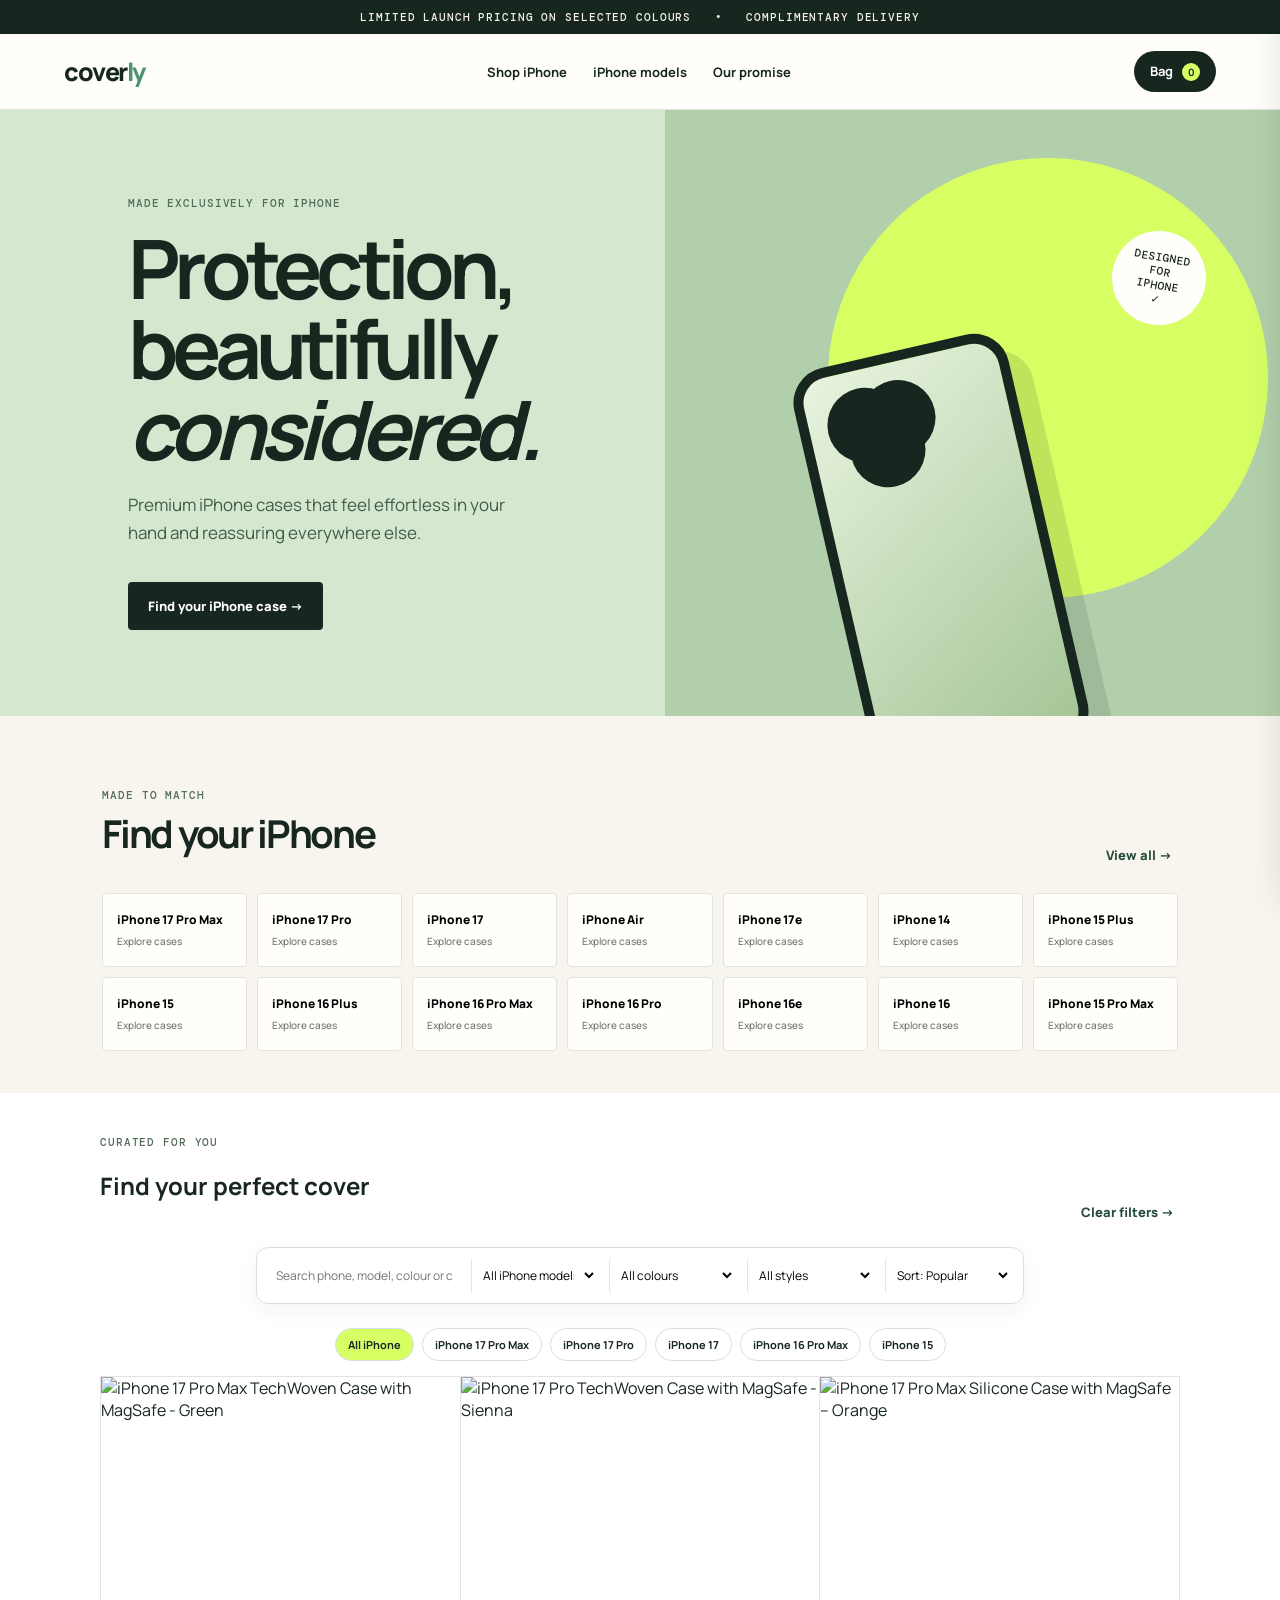
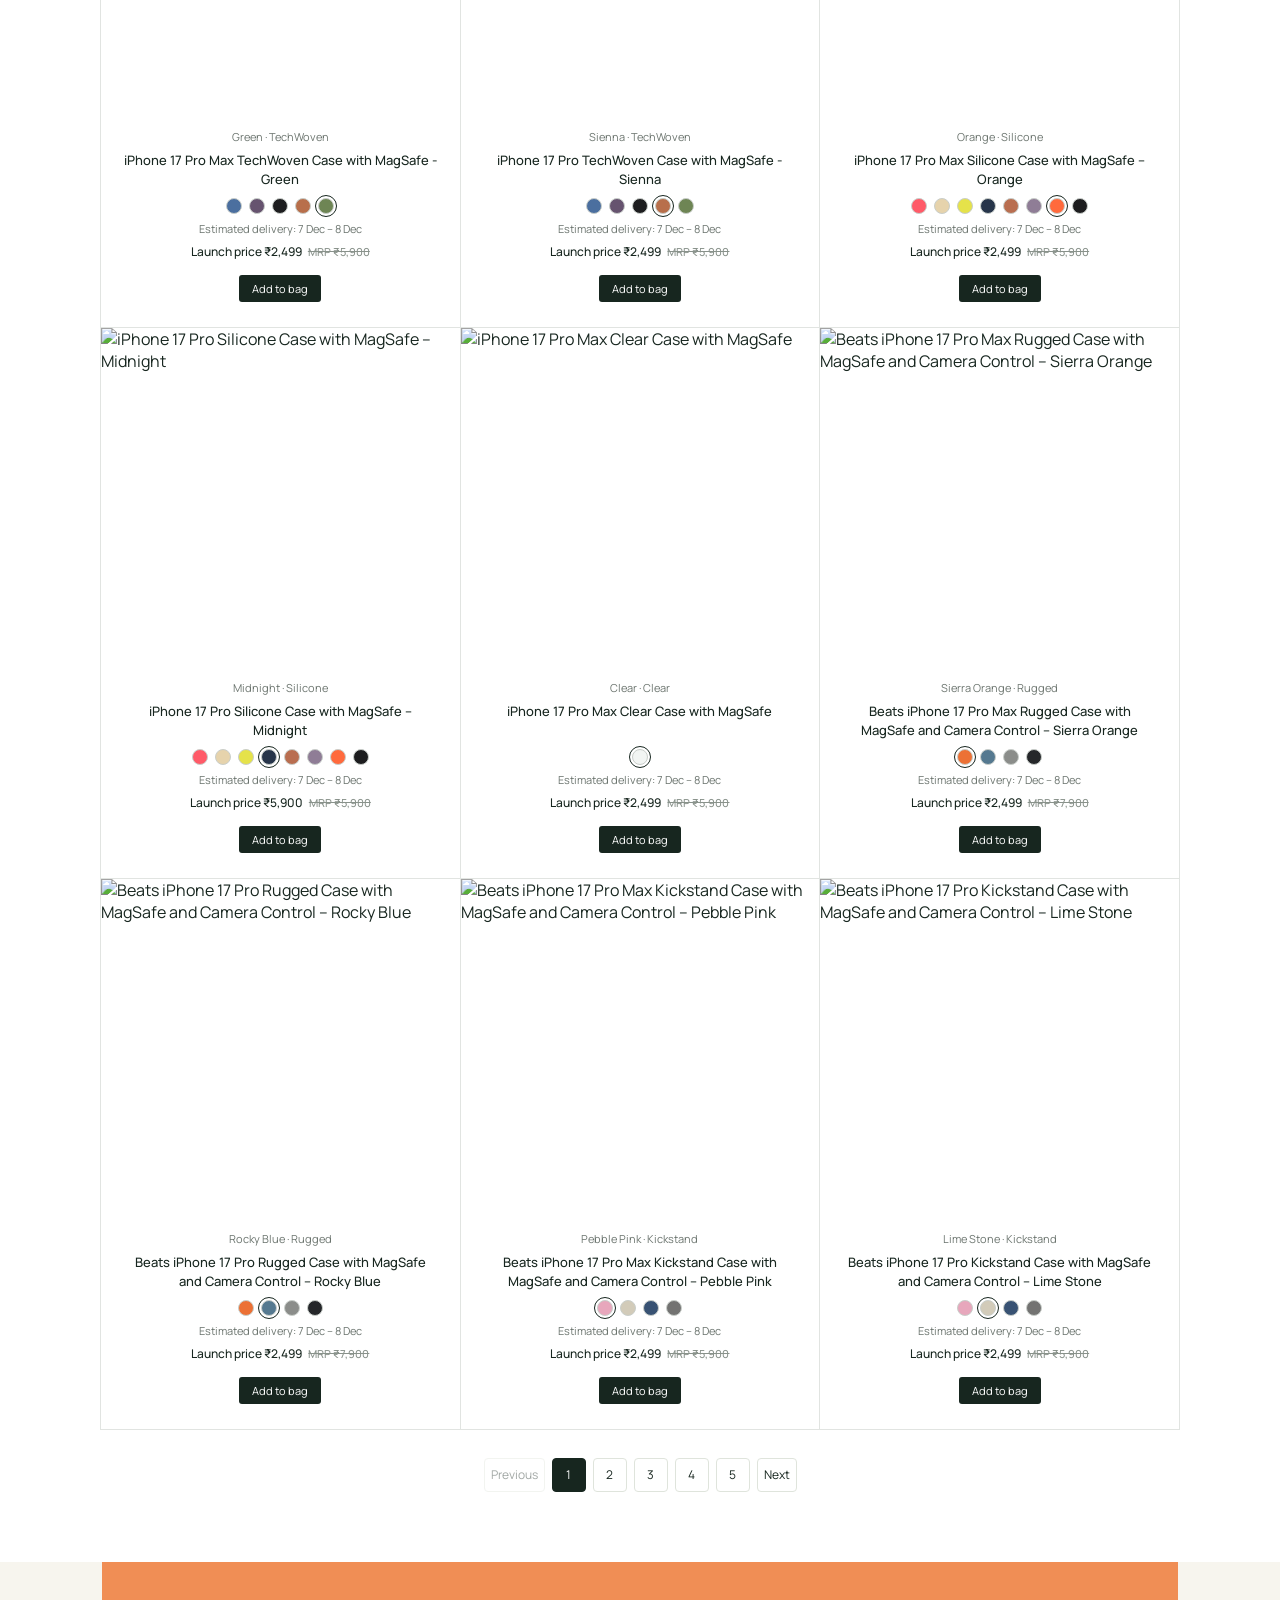
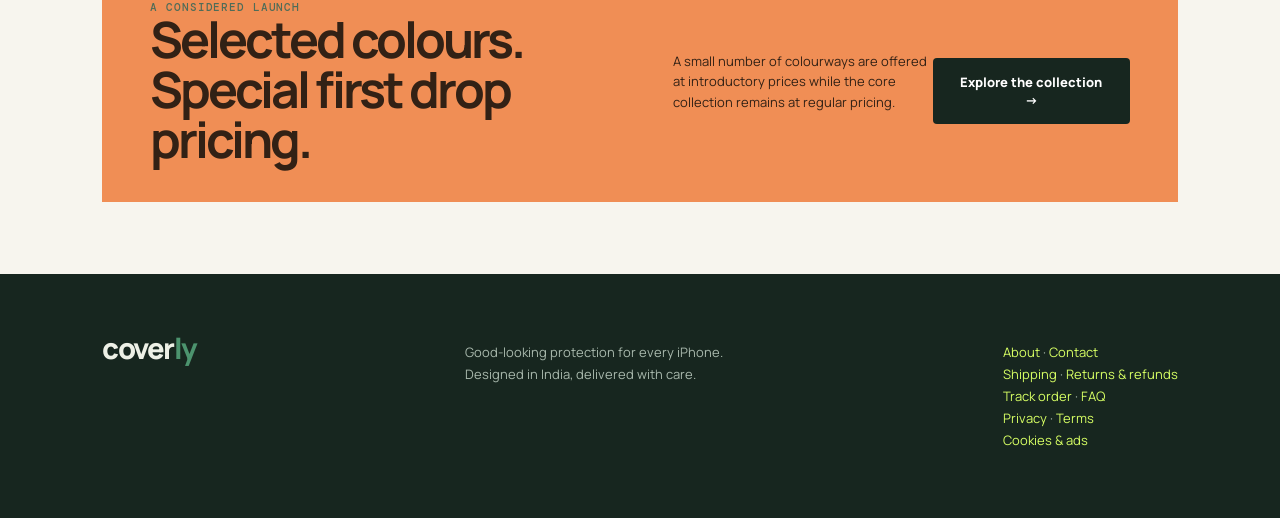
==== coverly-store/index.html @ 453ff90e "update" ====
<!doctype html>
<html lang="en">
<head>
  <meta charset="UTF-8" />
  <meta name="viewport" content="width=device-width, initial-scale=1.0" />
  <title>Coverly — Premium phone cases</title>
  <link rel="preconnect" href="https://fonts.googleapis.com">
  <link rel="preconnect" href="https://fonts.gstatic.com" crossorigin>
  <link href="https://fonts.googleapis.com/css2?family=DM+Mono:wght@400;500&family=Manrope:wght@400;500;600;700;800&display=swap" rel="stylesheet">
  <style>
    :root{--ink:#17261f;--pine:#244b3b;--lime:#d7ff64;--cream:#f7f5ee;--paper:#fffefa;--muted:#6c756f;--line:#dfe4dc;--orange:#f08e55}*{box-sizing:border-box}body{margin:0;background:var(--cream);color:var(--ink);font-family:Manrope,Arial,sans-serif}button,input,select{font:inherit}button{cursor:pointer;border:0}.bar{background:var(--ink);color:#f5f2e7;font:500 11px 'DM Mono';letter-spacing:.08em;text-align:center;padding:10px}.nav{height:76px;display:flex;align-items:center;justify-content:space-between;padding:0 max(24px,5vw);background:var(--paper);border-bottom:1px solid var(--line);position:sticky;top:0;z-index:10}.logo{font-size:25px;font-weight:800;letter-spacing:-1.5px}.logo i{color:#4c936e;font-style:normal}.links{display:flex;gap:26px;align-items:center}.links a{font-size:13px;font-weight:700;text-decoration:none;color:var(--ink)}.cart-btn{background:var(--ink);color:white;border-radius:30px;padding:11px 16px;font-size:13px;font-weight:700}.cart-btn span{background:var(--lime);color:var(--ink);display:inline-grid;place-items:center;border-radius:50%;width:18px;height:18px;font-size:10px;margin-left:6px}.hero{min-height:500px;background:#d5e8cf;display:grid;grid-template-columns:1fr 1fr;overflow:hidden}.hero-copy{padding:86px max(24px,10vw)}.eyebrow{font:500 11px 'DM Mono';letter-spacing:.08em;color:#4f6c58;text-transform:uppercase}.hero h1{font-size:clamp(45px,6.4vw,82px);line-height:.98;letter-spacing:-.07em;margin:18px 0 22px;max-width:610px}.hero p{font-size:17px;line-height:1.65;max-width:430px;color:#415b4a}.cta{background:var(--ink);color:white;border-radius:4px;padding:15px 20px;font-weight:800;font-size:13px;margin-top:18px}.cta:hover{background:#365f4c}.hero-art{position:relative;min-height:360px;background:#b2cfab;overflow:hidden}.circle{width:440px;height:440px;border-radius:50%;background:var(--lime);position:absolute;right:2%;top:8%}.phone{width:220px;height:422px;border:10px solid #17261f;border-radius:36px;background:linear-gradient(145deg,#e9f4df,#a3c495);position:absolute;bottom:-52px;left:27%;transform:rotate(-13deg);box-shadow:20px 22px 0 rgba(23,38,31,.12)}.phone:before{content:"";position:absolute;width:75px;height:75px;border-radius:50%;background:#17261f;top:18px;left:18px;box-shadow:34px 0 #17261f,17px 29px #17261f}.tag{position:absolute;right:12%;top:20%;font:500 11px 'DM Mono';background:var(--paper);padding:13px;border-radius:50%;width:94px;height:94px;display:grid;place-items:center;text-align:center;transform:rotate(10deg)}.section{padding:72px max(24px,8vw)}.section-head{display:flex;align-items:end;justify-content:space-between;margin-bottom:28px}.section h2{font-size:clamp(26px,3vw,40px);letter-spacing:-.06em;margin:5px 0}.all{background:none;color:var(--pine);font-weight:800;font-size:13px}.brands{display:grid;grid-template-columns:repeat(7,1fr);gap:10px}.brand{background:var(--paper);border:1px solid var(--line);border-radius:4px;min-height:92px;padding:14px;text-align:left;font-weight:800}.brand small{display:block;color:var(--muted);font-weight:500;margin-top:9px}.brand:hover,.brand.active{background:var(--ink);color:white}.brand.active small,.brand:hover small{color:#bdd1c0}.shop{background:var(--paper);padding:72px max(24px,8vw)}.toolbar{display:flex;gap:12px;align-items:center;margin-bottom:25px}.search{flex:1;position:relative}.search input,.toolbar select{border:1px solid var(--line);background:white;border-radius:4px;padding:13px 14px;font-size:13px;width:100%;outline:none}.filters{display:flex;gap:8px}.filters button{background:#eef1ea;border-radius:22px;padding:11px 14px;font-size:12px;font-weight:700;color:var(--ink)}.filters button.active{background:var(--lime)}.products{display:grid;grid-template-columns:repeat(4,1fr);gap:20px}.product{position:relative}.image{height:250px;border:1px dashed #b6c1b6;border-radius:5px;overflow:hidden;position:relative;display:grid;place-items:center;background:#f2f4ef}.photo-placeholder{text-align:center;color:#68736a;font:500 11px 'DM Mono';letter-spacing:.04em;line-height:1.8}.photo-placeholder strong{display:block;font:800 13px Manrope;color:#48534a;letter-spacing:0}.pill{position:absolute;top:12px;left:12px;background:var(--lime);padding:5px 8px;border-radius:12px;font:500 10px 'DM Mono'}.info{padding:14px 1px}.info small{color:var(--muted);font-size:11px}.name{display:block;font-size:14px;font-weight:800;margin:5px 0}.price{font-size:14px;font-weight:800}.old{color:#89928b;text-decoration:line-through;font-size:12px;margin-left:6px;font-weight:500}.add{position:absolute;right:0;bottom:13px;background:var(--ink);color:white;border-radius:50%;width:33px;height:33px;font-size:20px;line-height:20px}.promo{margin:0 max(24px,8vw);padding:38px 48px;background:var(--orange);color:#322115;display:flex;justify-content:space-between;align-items:center}.promo h2{font-size:clamp(28px,4vw,50px);letter-spacing:-.06em;line-height:1;margin:0}.promo p{font-size:13px;max-width:260px;line-height:1.6}.footer{background:var(--ink);color:#edf0e6;padding:54px max(24px,8vw);margin-top:72px;display:flex;justify-content:space-between}.footer .logo{font-size:29px}.footer p{color:#a8b8ac;font-size:13px;max-width:270px;line-height:1.7}.cart-panel{position:fixed;z-index:20;right:0;top:0;width:min(410px,100%);height:100vh;background:var(--paper);box-shadow:-10px 0 40px #17261f33;transform:translateX(105%);transition:.25s;padding:24px;display:flex;flex-direction:column}.cart-panel.open{transform:translateX(0)}.cart-title{display:flex;justify-content:space-between;align-items:center;font-size:22px;font-weight:800}.close{background:none;font-size:25px}.items{flex:1;overflow:auto;margin:22px 0}.cart-item{display:flex;gap:12px;padding:12px 0;border-bottom:1px solid var(--line)}.thumb{width:52px;height:70px;border-radius:4px;background:#f2f4ef;border:1px dashed #b6c1b6}.cart-item b{font-size:13px;display:block}.cart-item small{font-size:11px;color:var(--muted)}.qty{margin-top:8px;display:flex;gap:8px;align-items:center;font-size:12px}.qty button{width:22px;height:22px;border-radius:50%;background:#edf1ea}.summary{border-top:1px solid var(--line);padding-top:18px}.summary div{display:flex;justify-content:space-between;margin:9px 0;font-size:13px}.checkout{width:100%;background:var(--lime);color:var(--ink);padding:15px;border-radius:4px;font-weight:800;margin-top:12px}.empty{text-align:center;color:var(--muted);padding:80px 0}.modal{display:none;position:fixed;inset:0;background:#17261f88;z-index:30;align-items:center;justify-content:center;padding:20px}.modal.show{display:flex}.dialog{background:var(--paper);max-width:490px;width:100%;padding:30px;border-radius:7px;text-align:center}.dialog h2{letter-spacing:-.05em}.dialog input{width:100%;padding:12px;margin:5px 0;border:1px solid var(--line);border-radius:4px}.upi-box{border:1px solid var(--line);padding:15px;margin:16px 0;background:#fbfcf9}.upi-box img{width:158px;height:158px;display:block;margin:12px auto}.cod-off{font-size:12px;color:#9a4e29;background:#fff1e8;padding:10px;border-radius:4px}.success{display:none}.success.show{display:block}.checkout-form.hidden{display:none}@media(max-width:760px){.links{display:none}.hero{grid-template-columns:1fr}.hero-copy{padding:58px 24px}.hero-art{min-height:280px}.circle{width:330px;height:330px;right:-25px}.phone{left:25%;transform:scale(.8) rotate(-13deg);transform-origin:bottom}.section,.shop{padding:50px 24px}.brands{grid-template-columns:repeat(2,1fr)}.products{grid-template-columns:repeat(2,1fr);gap:14px}.image{height:190px}.toolbar{flex-wrap:wrap}.search{flex-basis:100%}.filters{overflow:auto;width:100%}.promo{margin:0 24px;padding:30px 25px;display:block}.footer{margin-top:50px;display:block}.footer p{margin-top:20px}.tag{right:5%;top:13%}}
  .field-label{display:block;text-align:left;font-size:11px;font-weight:800;margin:12px 0 3px}.checkout-error{display:none;text-align:left;background:#fff1e8;color:#9a4e29;padding:10px;border-radius:4px;font-size:12px;margin:10px 0}.payment-step{display:none}.payment-step.show{display:block}.payment-methods{display:grid;grid-template-columns:1fr 1fr;gap:9px;margin:15px 0}.payment-method{border:1px solid var(--line);padding:13px;background:white;border-radius:4px;text-align:left;font-size:12px;font-weight:800}.payment-method.active{border-color:var(--ink);background:#f2f6ee}.payment-method small{display:block;color:var(--muted);font-weight:500;margin-top:3px}.secure-note{font-size:11px;color:var(--muted);line-height:1.55}
  /* Refined catalogue layout */
 .shop{background:#fff;padding:42px max(24px,6vw) 70px}.shop .section-head{max-width:1080px;margin:0 auto 25px}.toolbar{position:sticky;top:76px;z-index:8;max-width:768px;margin:0 auto 24px;padding:9px 12px;background:rgba(255,255,255,.96);border:1px solid #d9dde1;border-radius:12px;box-shadow:0 7px 20px rgba(20,30,24,.05)}.search{min-width:190px}.search input,.toolbar select{border:0;background:transparent;padding:9px 7px;font-size:12px}.toolbar select{border-left:1px solid #e4e6e4;max-width:145px}.filters{max-width:1080px;margin:0 auto 15px;justify-content:center}.filters button{background:#fff;border:1px solid #d9dde1;padding:8px 12px;font-size:11px}.products{max-width:1080px;margin:0 auto;grid-template-columns:repeat(3,1fr);gap:0;border-top:1px solid #e1e4e1;border-left:1px solid #e1e4e1}.product{min-height:500px;border-right:1px solid #e1e4e1;border-bottom:1px solid #e1e4e1}.image{height:350px;border:0;border-radius:0;background:#fff}.pill{top:auto;bottom:12px;left:50%;transform:translateX(-50%);background:transparent;color:#bd5c24;padding:0;font-size:10px}.photo-placeholder{color:#a1aaa2}.photo-placeholder strong{color:#69746b;font-size:12px}.info{padding:2px 22px 25px;text-align:center;min-height:150px}.info small{display:block;margin:0 auto 7px}.name{font-size:13px;font-weight:500;line-height:1.45;min-height:38px;margin:3px auto 6px}.colour-swatches{display:flex;justify-content:center;gap:7px;margin:9px auto 4px}.swatch{width:16px;height:16px;border-radius:50%;border:1px solid #c9ceca;box-shadow:0 0 0 2px #fff;cursor:pointer;padding:0}.swatch.active{outline:1px solid #17261f;outline-offset:2px}.price{display:block;font-size:12px;font-weight:500}.old{font-size:11px;margin-left:4px}.add{position:static;display:block;margin:15px auto 0;width:auto;height:auto;padding:8px 13px;background:#17261f;border-radius:3px;font-size:11px;line-height:1;color:white}.section#models{padding-bottom:42px}.brands{grid-template-columns:repeat(7,1fr)}.brand{min-height:74px;font-size:12px}.brand small{font-size:10px;margin-top:6px}@media(max-width:760px){.toolbar{top:70px;display:grid;grid-template-columns:1fr 1fr}.search{grid-column:1/-1}.toolbar select{border-left:0;border-top:1px solid #e4e6e4;max-width:none}.products{grid-template-columns:repeat(2,1fr)}.product{min-height:390px}.image{height:245px}.info{padding:2px 10px 18px;min-height:140px}.name{font-size:12px}.brands{grid-template-columns:repeat(2,1fr)}}
  .footer a{color:#d7ff64;text-decoration:none}.footer a:hover{text-decoration:underline}
  .cover-photo{width:100%;height:100%;object-fit:contain;display:block}
  .payment-method[disabled]{opacity:.62;cursor:not-allowed;background:#f5f5f2}.payment-method[disabled] small{color:#a35c38}.selection-note{font-size:12px;color:var(--muted);line-height:1.6;margin:14px 0}
  .premium-checkout{align-items:stretch;justify-content:center;background:rgba(23,38,31,.68);backdrop-filter:blur(8px);padding:18px}.premium-shell{background:#fbfcf9;width:min(980px,100%);max-height:calc(100vh - 36px);overflow:auto;border-radius:10px;box-shadow:0 24px 80px rgba(0,0,0,.25)}.premium-top{display:flex;justify-content:space-between;align-items:flex-start;padding:30px 38px 18px;background:#fff;border-bottom:1px solid #e4e8e2}.premium-top h2{margin:6px 0 0;font-size:28px;letter-spacing:-.06em}.stepper{display:flex;gap:25px;padding:18px 38px;background:#fff;border-bottom:1px solid #e4e8e2}.step{font:500 11px 'DM Mono';color:#9aa39c}.step b{display:inline-grid;place-items:center;width:22px;height:22px;border-radius:50%;background:#e7ebe4;color:#566257;margin-right:7px}.step.active{color:var(--ink)}.step.active b{background:var(--lime);color:var(--ink)}.premium-grid{display:grid;grid-template-columns:310px 1fr;min-height:525px}.order-summary{padding:32px 28px;background:#f1f5ee;border-right:1px solid #e0e7de}.order-summary h3{font-size:21px;letter-spacing:-.05em;margin:10px 0 28px}.order-line{padding:13px 0;border-bottom:1px solid #dfe6dc;display:flex;justify-content:space-between;gap:12px;font-size:12px}.order-line small{color:var(--muted);display:block;margin-top:4px}.summary-total{display:flex;justify-content:space-between;padding-top:24px;font-size:14px}.summary-total strong{font-size:20px}.privacy-note{margin-top:32px;font-size:11px;line-height:1.7;color:#637066}.premium-pane{padding:34px 42px;max-width:580px}.pane-intro{font-size:17px;font-weight:800;letter-spacing:-.03em;margin:0 0 20px}.field-grid{display:grid;grid-template-columns:1fr 1fr;gap:0 14px}.premium-field{font-size:11px;font-weight:800;color:#48544c;margin:0 0 16px}.premium-field.full{grid-column:1/-1}.premium-field input{display:block;width:100%;margin-top:7px;border:1px solid #d8dfd6;background:#fff;border-radius:4px;padding:13px 12px;outline:0;font-size:13px}.premium-field input:focus{border-color:#597d63;box-shadow:0 0 0 3px #d9ebd6}.premium-continue{width:100%;display:flex;justify-content:space-between;align-items:center;border-radius:4px;padding:16px 18px;margin-top:20px}.payment-pane{display:none}.payment-pane.show{display:block}.back-link{background:none;color:var(--pine);font-size:12px;font-weight:800;padding:0 0 18px}.upi-card{display:flex;align-items:center;justify-content:space-between;gap:20px;background:#fff;border:1px solid #dfe7dc;border-radius:6px;padding:20px;margin-top:18px}.upi-card h3{font-size:20px;letter-spacing:-.04em;margin:7px 0}.upi-card p{font-size:12px;color:var(--muted);line-height:1.6}.upi-card img{width:160px;height:160px;background:#fff}.premium-checkout a{color:var(--pine)}@media(max-width:700px){.premium-shell{max-height:calc(100vh - 20px)}.premium-top{padding:24px 22px 16px}.stepper{padding:15px 22px}.premium-grid{display:block}.order-summary{border-right:0;border-bottom:1px solid #e0e7de;padding:22px}.order-summary h3{margin-bottom:15px}.privacy-note{margin-top:18px}.premium-pane{padding:26px 22px}.upi-card{display:block}.upi-card img{display:block;margin:18px auto 0}.field-grid{display:block}}
 .thumb{overflow:hidden;display:grid;place-items:center}.thumb img{width:100%;height:100%;object-fit:contain;display:block}.order-product{display:flex;align-items:center;gap:10px}.checkout-thumb{width:42px;height:54px;object-fit:contain;border:1px solid var(--line);border-radius:4px;background:#f2f4ef}
 .delivery-estimate{display:block;margin:7px 0;color:var(--muted);font-size:11px}.product-link{cursor:pointer}.product-link:hover{text-decoration:underline}.product-detail{max-width:650px;text-align:left}.product-detail h2{margin:8px 0}.detail-meta{color:var(--muted);line-height:1.7}.detail-image{height:220px;margin:15px 0;background:#f2f4ef;border:1px dashed #b6c1b6;display:grid;place-items:center;overflow:hidden}.detail-image img{width:100%;height:100%;object-fit:contain}.catalog-pagination{display:flex;justify-content:center;align-items:center;gap:7px;margin:28px auto 0}.catalog-pagination button{min-width:34px;height:34px;border:1px solid var(--line);background:white;border-radius:4px;color:var(--ink);font-size:12px}.catalog-pagination button.active{background:var(--ink);color:white;border-color:var(--ink)}.catalog-pagination button:disabled{opacity:.4;cursor:not-allowed}
 .detail-copy{border-top:1px solid var(--line);margin-top:18px;padding-top:18px}.detail-copy h3{font-size:16px;margin:0 0 7px}.detail-copy p{font-size:13px;line-height:1.65;color:#536059;margin:0}.detail-specs{display:grid;grid-template-columns:1fr 1fr;gap:8px;margin:16px 0 4px}.detail-specs span{font-size:11px;color:#536059;background:#f1f5ee;border-radius:4px;padding:9px}
 /* Mobile polish: keep the header, filters and two-column catalogue clear and touch-friendly. */
 @media(max-width:760px){body{overflow-x:hidden}.bar{padding:8px 14px;font-size:9px}.nav{height:64px;padding:0 16px}.logo{font-size:24px}.cart-btn{padding:10px 13px;font-size:12px}.hero-copy{padding:42px 20px 36px}.hero h1{font-size:44px;line-height:1.02;margin:12px 0 16px}.hero p{font-size:14px}.hero-art{min-height:230px}.section,.shop{padding:38px 16px}.section-head{align-items:flex-start;gap:18px;margin-bottom:20px}.section h2{font-size:30px;line-height:1.08}.all{font-size:12px;white-space:nowrap;margin-top:8px}.brands{gap:8px}.brand{min-height:82px;padding:13px 12px;font-size:12px;border-radius:10px}.brand small{font-size:10px}.shop .section-head{display:flex}.shop .section-head h2{max-width:220px}.toolbar{position:relative;top:auto;display:grid;grid-template-columns:1fr 1fr;gap:0;padding:7px 10px;margin-bottom:20px;border-radius:16px}.search{grid-column:1/-1;min-width:0}.search input{font-size:13px;padding:12px 8px}.toolbar select{font-size:12px;padding:13px 8px;min-width:0}.filters{display:none}.products{grid-template-columns:repeat(2,minmax(0,1fr));width:100%;}.product{min-height:410px}.image{height:220px}.info{padding:4px 8px 18px;min-height:175px}.name{font-size:12px;line-height:1.35;min-height:48px}.colour-swatches{gap:6px;flex-wrap:wrap;max-width:130px}.swatch{width:17px;height:17px}.delivery-estimate{font-size:10px;line-height:1.3;min-height:26px}.price{font-size:12px;line-height:1.5}.old{font-size:10px}.add{font-size:11px;padding:10px 12px;margin-top:12px}.pill{font-size:9px}.promo{margin:0 16px;padding:28px 22px;border-radius:12px}.footer{padding:42px 20px}.catalog-pagination{gap:5px}.catalog-pagination button{min-width:31px;height:31px}.cart-panel{padding:20px 16px}.cart-title{font-size:21px}}
 @media(max-width:700px){.premium-pane .premium-continue{position:sticky;bottom:10px;z-index:4;box-shadow:0 8px 22px rgba(23,38,31,.18)}.premium-pane{padding-bottom:16px}.payment-pane .premium-continue{margin-top:14px}}
 </style>
  <script src="cover-image-links.js" defer></script>
  <script src="price-config.js"></script>
  <script src="google-sheets-config.js"></script>
</head>
<body>
  <div class="bar">LIMITED LAUNCH PRICING ON SELECTED COLOURS &nbsp; • &nbsp; COMPLIMENTARY DELIVERY</div>
  <nav class="nav"><div class="logo">cover<i>ly</i></div><div class="links"><a href="#shop">Shop iPhone</a><a href="#models">iPhone models</a><a href="#why">Our promise</a></div><button class="cart-btn" onclick="toggleCart()">Bag <span id="cartCount">0</span></button></nav>
  <main>
    <section class="hero"><div class="hero-copy"><div class="eyebrow">Made exclusively for iPhone</div><h1>Protection,<br>beautifully <i>considered.</i></h1><p>Premium iPhone cases that feel effortless in your hand and reassuring everywhere else.</p><button class="cta" onclick="document.querySelector('#shop').scrollIntoView({behavior:'smooth'})">Find your iPhone case →</button></div><div class="hero-art"><div class="circle"></div><div class="phone"></div><div class="tag">DESIGNED<br>FOR IPHONE<br>✓</div></div></section>
    <section class="section" id="models"><div class="section-head"><div><div class="eyebrow">Made to match</div><h2>Find your iPhone</h2></div><button class="all" onclick="resetFilters()">View all →</button></div><div class="brands" id="brandGrid"></div></section>
    <section class="shop" id="shop"><div class="section-head"><div><div class="eyebrow">Curated for you</div><h2>Find your perfect cover</h2></div><button class="all" onclick="resetFilters()">Clear filters →</button></div><div class="toolbar"><div class="search"><input id="search" oninput="renderProducts()" placeholder="Search phone, model, colour or cover style…"></div><select id="modelFilter" onchange="renderProducts()"><option value="All">All phone models</option></select><select id="colourFilter" onchange="renderProducts()"><option value="All">All colours</option></select><select id="styleFilter" onchange="renderProducts()"><option value="All">All styles</option></select><select id="sort" onchange="renderProducts()"><option value="popular">Sort: Popular</option><option value="low">Price: Low to high</option><option value="high">Price: High to low</option><option value="new">Newest first</option></select></div><div class="filters" id="filters"></div><div class="products" id="products"></div></section>
    <section class="promo" id="why"><div><div class="eyebrow">A considered launch</div><h2>Selected colours.<br>Special first drop pricing.</h2></div><p>A small number of colourways are offered at introductory prices while the core collection remains at regular pricing.</p><button class="cta" onclick="document.querySelector('#shop').scrollIntoView({behavior:'smooth'})">Explore the collection →</button></section>
  </main>
  <footer class="footer"><div class="logo">cover<i>ly</i></div><p>Good-looking protection for every iPhone. Designed in India, delivered with care.</p><p><a href="pages/about.html">About</a> · <a href="pages/contact.html">Contact</a><br><a href="pages/shipping.html">Shipping</a> · <a href="pages/returns-refunds.html">Returns & refunds</a><br><a href="pages/track-order.html">Track order</a> · <a href="pages/faq.html">FAQ</a><br><a href="pages/privacy.html">Privacy</a> · <a href="pages/terms.html">Terms</a><br><a href="pages/cookies-ads.html">Cookies & ads</a></p></footer>
  <div class="modal premium-checkout" id="premiumCheckout"><div class="premium-shell"><div class="premium-top"><div><div class="eyebrow">Coverly checkout</div><h2 id="premiumHeading">Your details</h2></div><button class="close" onclick="closePremiumCheckout()">×</button></div><div class="stepper"><span class="step active" id="stepDetails"><b>1</b> Delivery details</span><span class="step" id="stepPayment"><b>2</b> Payment</span></div><div class="premium-grid"><aside class="order-summary"><div class="eyebrow">Your selection</div><h3>Made for your iPhone.</h3><div id="premiumItems"></div><div class="summary-total"><span>Total</span><strong id="premiumTotal">₹0</strong></div><p class="privacy-note">🔒 Your details are encrypted in transit and used only to fulfil this order.</p></aside><section class="premium-pane" id="premiumDetails"><p class="pane-intro">Where should we send your case?</p><div id="premiumError" class="checkout-error"></div><div class="field-grid"><label class="premium-field full">Full name<input id="pName" placeholder="Your full name" autocomplete="name"></label><label class="premium-field">Mobile number<input id="pPhone" placeholder="10-digit number" inputmode="numeric" autocomplete="tel"></label><label class="premium-field">Email address<input id="pEmail" placeholder="you@example.com" type="email" autocomplete="email"></label><label class="premium-field full">Address<input id="pAddress" placeholder="House / building, street and area" autocomplete="street-address"></label><label class="premium-field">City<input id="pCity" placeholder="City" autocomplete="address-level2"></label><label class="premium-field">Pincode<input id="pPin" placeholder="6-digit pincode" inputmode="numeric" autocomplete="postal-code" oninput="premiumPincode()"></label></div><div id="premiumCod" class="cod-off">Enter your pincode to see payment availability.</div><button class="checkout premium-continue" onclick="premiumToPayment()">Continue to payment <span>→</span></button><p class="secure-note">By continuing, you agree to our <a href="pages/terms.html" target="_blank">Terms</a> and <a href="pages/privacy.html" target="_blank">Privacy Policy</a>.</p></section><section class="premium-pane payment-pane" id="premiumPayment"><button class="back-link" onclick="premiumBackToDetails()">← Edit details</button><p class="pane-intro">Complete your prepaid order</p><div class="cod-off">Cash on Delivery is currently unavailable. Only prepaid UPI orders are accepted for this pincode.</div><div class="upi-card"><div><div class="eyebrow">UPI payment</div><h3>Scan and pay <span id="premiumPayAmount">₹0</span></h3><p>Open any UPI app and scan the secure QR code.</p></div><img id="premiumQr" alt="UPI payment QR code"></div><button class="checkout premium-continue" onclick="premiumPay()">Open UPI app <span>→</span></button><p id="premiumPaymentError" class="checkout-error"></p><p class="secure-note">Never share your UPI PIN or OTP. Your order is confirmed only after payment is verified.</p></section></div></div></div>
  <aside class="cart-panel" id="cart"><div class="cart-title">Your bag <button class="close" onclick="toggleCart()">×</button></div><div class="items" id="cartItems"></div><div class="summary"><div><span>Subtotal</span><b id="subtotal">₹0</b></div><div><span>Delivery</span><span id="delivery">Free</span></div><div style="font-size:16px;margin-top:16px"><b>Total</b><b id="total">₹0</b></div><button class="checkout" onclick="openCheckout()">Proceed to checkout →</button></div></aside>
  <div class="modal" id="checkoutModal"><div class="dialog"><div class="checkout-form" id="checkoutForm"><button class="close" style="float:right" onclick="closeCheckout()">×</button><div id="customerStep"><div class="eyebrow">Secure checkout · Step 1 of 2</div><h2>Where should we send it?</h2><div id="checkoutError" class="checkout-error"></div><label class="field-label">Full name</label><input id="customerName" placeholder="Your full name" autocomplete="name"><label class="field-label">Mobile number</label><input id="customerPhone" placeholder="10-digit mobile number" inputmode="numeric" autocomplete="tel"><label class="field-label">Email address</label><input id="customerEmail" placeholder="you@example.com" type="email" autocomplete="email"><label class="field-label">Delivery address</label><input id="customerAddress" placeholder="House / building, street and area" autocomplete="street-address"><div style="display:flex;gap:8px"><div style="flex:1"><label class="field-label">City</label><input id="customerCity" placeholder="City" autocomplete="address-level2"></div><div style="flex:1"><label class="field-label">Pincode</label><input id="customerPincode" placeholder="6 digits" inputmode="numeric" autocomplete="postal-code" oninput="checkPincode()"></div></div><div class="cod-off" id="codStatus">Enter your pincode to check delivery options.</div><button class="checkout" onclick="continueToPayment()">Continue to prepaid payment →</button><p class="secure-note">Your details are used only to fulfil this order.</p></div><div class="payment-step" id="paymentStep"><div class="eyebrow">Secure checkout · Step 2 of 2</div><h2>Prepaid payment</h2><div class="cod-off">Only prepaid orders are accepted for this pincode. UPI QR and Cashfree are available.</div><div class="payment-methods"><button class="payment-method active" id="upiMethod" onclick="selectPayment('upi')">UPI QR<small>Scan with any UPI app</small></button><button class="payment-method" id="cashfreeMethod" onclick="selectPayment('cashfree')">Cashfree<small>Cards, UPI and netbanking</small></button></div><div class="upi-box" id="upiBox"><b style="font-size:13px">Scan to pay <span id="upiAmount">₹0</span></b><img id="upiQr" alt="UPI payment QR code"><small>Confirm only after your UPI app shows a successful payment.</small></div><div id="cashfreeBox" style="display:none" class="upi-box"><b style="font-size:13px">Cashfree secure payment</b><p class="secure-note">Cashfree opens a hosted payment page only after your server creates a secure payment session.</p></div><button class="checkout" id="paymentAction" onclick="startSecurePayment()">Open secure payment →</button><button class="all" style="margin-top:14px" onclick="backToDetails()">← Edit delivery details</button><p class="secure-note">We never collect card or UPI PIN details on this website.</p></div></div><div class="success" id="success"><div style="font-size:48px">✓</div><h2>Payment received</h2><p id="orderId" style="color:var(--muted)"></p><p>Thank you. We’ll keep you updated as your case makes its way to you.</p><button class="checkout" onclick="closeCheckout()">Continue shopping</button></div></div></div>
  <div class="modal" id="productModal"><div class="dialog product-detail"><button class="close" style="float:right" onclick="closeProduct()">×</button><div class="eyebrow">Product information</div><div id="detailImage" class="detail-image"></div><h2 id="detailTitle"></h2><p id="detailMeta" class="detail-meta"></p><p id="detailDelivery" class="delivery-estimate"></p><div class="detail-copy"><h3>Made for your iPhone</h3><p id="detailDescription"></p><div class="detail-specs" id="detailSpecs"></div></div><button id="detailAdd" class="checkout">Add to bag →</button></div></div>
<script>
const products=[
 {id:1,n:'Aura MagSafe Case',brand:'Apple',model:'iPhone 15',p:799,old:999,c:'c1',colour:'Sunset',style:'MagSafe',tag:'Best seller'}, {id:2,n:'Cloud Clear Case',brand:'Samsung',model:'Galaxy S24',p:599,old:749,c:'c2',colour:'Sky Blue',style:'Clear',tag:'New'},
 {id:3,n:'Moss Silicone Case',brand:'OnePlus',model:'OnePlus 12',p:649,old:799,c:'c3',colour:'Forest Green',style:'Silicone',tag:'Best seller'}, {id:4,n:'Blush Grip Case',brand:'Apple',model:'iPhone 16',p:899,old:1099,c:'c4',colour:'Rose Pink',style:'Grip',tag:'New'},
 {id:5,n:'Terra Leather Case',brand:'Google',model:'Pixel 9',p:999,old:1199,c:'c5',colour:'Tan',style:'Leather',tag:'Limited'}, {id:6,n:'Lilac Armour Case',brand:'Xiaomi',model:'Xiaomi 14',p:549,old:699,c:'c6',colour:'Lilac',style:'Rugged',tag:'Best seller'},
 {id:7,n:'Frost MagSafe Case',brand:'Apple',model:'iPhone 15 Pro',p:899,old:1099,c:'c7',colour:'Frost',style:'MagSafe',tag:'New'}, {id:8,n:'Sunshine Hybrid Case',brand:'Vivo',model:'V30',p:599,old:749,c:'c8',colour:'Yellow',style:'Hybrid',tag:'Popular'},
 {id:9,n:'Midnight Shield Case',brand:'Samsung',model:'Galaxy S24 Ultra',p:849,old:999,c:'c6',colour:'Midnight',style:'Rugged',tag:'New'}, {id:10,n:'Crystal Clear Case',brand:'OnePlus',model:'Nord CE 4',p:449,old:599,c:'c2',colour:'Clear',style:'Clear',tag:'Popular'},
 {id:11,n:'Sage Soft Case',brand:'Xiaomi',model:'Xiaomi 14 Civi',p:599,old:749,c:'c3',colour:'Sage',style:'Silicone',tag:'New'}, {id:12,n:'Plum Grip Case',brand:'Realme',model:'GT 6',p:549,old:699,c:'c4',colour:'Plum',style:'Grip',tag:'Best seller'},
 {id:13,n:'Stone Armour Case',brand:'Realme',model:'Narzo 70 Pro',p:499,old:649,c:'c5',colour:'Stone',style:'Rugged',tag:'Popular'}, {id:14,n:'Lavender Clear Case',brand:'Oppo',model:'Reno 12 Pro',p:599,old:749,c:'c6',colour:'Lavender',style:'Clear',tag:'New'},
 {id:15,n:'Olive Silicone Case',brand:'Oppo',model:'Find X7',p:699,old:849,c:'c3',colour:'Olive',style:'Silicone',tag:'Popular'}, {id:16,n:'Sand Leather Case',brand:'Motorola',model:'Edge 50 Pro',p:799,old:999,c:'c5',colour:'Sand',style:'Leather',tag:'Best seller'},
 {id:17,n:'Indigo Hybrid Case',brand:'Motorola',model:'Moto G85',p:549,old:699,c:'c2',colour:'Indigo',style:'Hybrid',tag:'New'}, {id:18,n:'Clear Bumper Case',brand:'Nothing',model:'Phone (2a)',p:649,old:799,c:'c7',colour:'Clear',style:'Bumper',tag:'Popular'},
 {id:19,n:'Cobalt Armour Case',brand:'Nothing',model:'Phone (2)',p:749,old:899,c:'c2',colour:'Cobalt',style:'Rugged',tag:'New'}, {id:20,n:'Ruby Grip Case',brand:'Poco',model:'Poco X6 Pro',p:499,old:649,c:'c1',colour:'Ruby',style:'Grip',tag:'Best seller'},
 {id:21,n:'Mint Clear Case',brand:'Infinix',model:'GT 20 Pro',p:449,old:599,c:'c3',colour:'Mint',style:'Clear',tag:'New'}, {id:22,n:'Violet Hybrid Case',brand:'Tecno',model:'Camon 30',p:499,old:649,c:'c6',colour:'Violet',style:'Hybrid',tag:'Popular'},
 {id:23,n:'Onyx Armour Case',brand:'Asus',model:'ROG Phone 8',p:899,old:1099,c:'c7',colour:'Onyx',style:'Rugged',tag:'Limited'}, {id:24,n:'Coral Silicone Case',brand:'Huawei',model:'Pura 70',p:699,old:849,c:'c4',colour:'Coral',style:'Silicone',tag:'New'}];
 products.splice(0,products.length);
 const brands=['All','Apple','Beats'];
 const catalog=[
  ['iPhone 17 Pro Max','TechWoven','Green','iPhone 17 Pro Max TechWoven Case with MagSafe - Green'],['iPhone 17 Pro','TechWoven','Sienna','iPhone 17 Pro TechWoven Case with MagSafe - Sienna'],['iPhone 17 Pro Max','Silicone','Orange','iPhone 17 Pro Max Silicone Case with MagSafe – Orange'],['iPhone 17 Pro','Silicone','Midnight','iPhone 17 Pro Silicone Case with MagSafe – Midnight'],['iPhone 17 Pro Max','Clear','Clear','iPhone 17 Pro Max Clear Case with MagSafe'],
  ['iPhone 17 Pro Max','Rugged','Sierra Orange','Beats iPhone 17 Pro Max Rugged Case with MagSafe and Camera Control – Sierra Orange'],['iPhone 17 Pro','Rugged','Rocky Blue','Beats iPhone 17 Pro Rugged Case with MagSafe and Camera Control – Rocky Blue'],['iPhone 17 Pro Max','Kickstand','Pebble Pink','Beats iPhone 17 Pro Max Kickstand Case with MagSafe and Camera Control – Pebble Pink'],['iPhone 17 Pro','Kickstand','Lime Stone','Beats iPhone 17 Pro Kickstand Case with MagSafe and Camera Control – Lime Stone'],['iPhone 17 Pro Max','Hard plastic','Granite Grey','Beats iPhone 17 Pro Max Case with MagSafe and Camera Control — Granite Grey'],['iPhone 17 Pro','Hard plastic','Bedrock Blue','Beats iPhone 17 Pro Case with MagSafe and Camera Control — Bedrock Blue'],
  ['iPhone 17','Silicone','Electric Lavender','iPhone 17 Silicone Case with MagSafe – Electric Lavender'],['iPhone 17','Rugged','Rocky Blue','Beats iPhone 17 Rugged Case with MagSafe and Camera Control – Rocky Blue'],['iPhone 17','Kickstand','Lime Stone','Beats iPhone 17 Kickstand Case with MagSafe and Camera Control – Lime Stone'],['iPhone 17','Hard plastic','Pebble Pink','Beats iPhone 17 Case with MagSafe and Camera Control — Pebble Pink'],
  ['iPhone Air','Hard plastic','Shadow','iPhone Air Case with MagSafe – Shadow'],['iPhone Air','Hard plastic','Light Blue','iPhone Air Bumper - Light Blue'],['iPhone Air','Hard plastic','Pebble Pink','Beats iPhone Air Case with MagSafe and Camera Control — Pebble Pink'],['iPhone 17e','Silicone','Soft Pink','iPhone 17e Silicone Case with MagSafe – Soft Pink'],['iPhone 17e','Clear','Clear','iPhone 17e Clear Case with MagSafe'],['iPhone 17e','Hard plastic','Bedrock Blue','Beats iPhone 17e Case with MagSafe – Bedrock Blue'],
  ['iPhone 14','Silicone','Chalk Pink','iPhone 14 Plus Silicone Case with MagSafe – Chalk Pink'],['iPhone 14','Clear','Clear','iPhone 14 Plus Clear Case with MagSafe'],['iPhone 14','Silicone','Chalk Pink','iPhone 14 Silicone Case with MagSafe – Chalk Pink'],['iPhone 15 Plus','Silicone','Storm Blue','iPhone 15 Plus Silicone Case with MagSafe – Storm Blue'],['iPhone 15','Silicone','Storm Blue','iPhone 15 Silicone Case with MagSafe – Storm Blue'],['iPhone 15','Clear','Clear','iPhone 15 Clear Case with MagSafe'],['iPhone 16 Plus','Silicone','Ultramarine','iPhone 16 Plus Silicone Case with MagSafe – Ultramarine'],['iPhone 16 Pro Max','Silicone','Stone Grey','iPhone 16 Pro Max Silicone Case with MagSafe – Stone Grey'],['iPhone 16 Pro','Silicone','Star Fruit','iPhone 16 Pro Silicone Case with MagSafe – Star Fruit'],['iPhone 16e','Silicone','Neon Yellow','iPhone 16e Silicone Case – Neon Yellow'],['iPhone 16','Silicone','Ultramarine','iPhone 16 Silicone Case with MagSafe – Ultramarine'],['iPhone 16','Clear','Clear','iPhone 16 Clear Case with MagSafe'],['iPhone 16','Hard plastic','Sunset Purple','Beats iPhone 16 Case with MagSafe – Sunset Purple'],['iPhone 16 Pro','Hard plastic','Midnight Black','Beats iPhone 16 Pro Case with MagSafe – Midnight Black'],['iPhone 16 Pro Max','Hard plastic','Midnight Black','Beats iPhone 16 Pro Max Case with MagSafe – Midnight Black'],['iPhone 16 Plus','Hard plastic','Midnight Black','Beats iPhone 16 Plus Case with MagSafe – Midnight Black'],['iPhone 15 Pro Max','Silicone','Storm Blue','iPhone 15 Pro Max Silicone Case with MagSafe – Storm Blue']
 ];
 const commonModels={Apple:[...new Set(catalog.map(item=>item[0]))]};
let selected='All';let cart=JSON.parse(localStorage.getItem('coverlyCart')||'[]');
 const caseColours=['Black','Blue','Brown','Orange','Pink','Purple','White','Yellow'];const appleMaterials=['FineWoven','Hard plastic','Silicone','SoftTouch TPU','TechWoven','Clear','Rugged','Kickstand'];const techWovenColours=['Blue','Purple','Black','Sienna','Green'];const siliconeColours=['Bright Guava','Vanilla','Neon Yellow','Midnight','Terra Cotta','Purple Fog','Orange','Black'];const ruggedColours=['Sierra Orange','Rocky Blue','Alpine Grey','Everest Black'];const kickstandColours=['Pebble Pink','Lime Stone','Bedrock Blue','Granite Grey'];const hardPlasticColours=['Bedrock Blue','Granite Grey','Midnight Black','Summit Stone'];const swatchHex={Black:'#1d1d1f',Blue:'#4b6f9f',Brown:'#9a6b4f',Orange:'#ff6a3d',Pink:'#e7a7bc',Purple:'#66536f',White:'#f4f3ef',Yellow:'#e5d53a',Ultramarine:'#4757b8','Lake Green':'#9aac82','Soft Pink':'#f3c9d6','Electric Lavender':'#c99ed8','Bright Guava':'#ff5a68',Sienna:'#b86f4b',Green:'#6e8554','Olive Green':'#71845d','Sierra Orange':'#ec7135','Midnight':'#27354a','Midnight Black':'#27292b','Terra Cotta':'#b96e50','Vanilla':'#e6d3ac','Neon Yellow':'#e5e24a','Purple Fog':'#8f7d96','Stone Grey':'#7d7b76','Pebble Pink':'#e7a7bc','Rocky Blue':'#557990','Alpine Grey':'#8b8d8a','Everest Black':'#25272a','Clear Frost':'#dce4e4','Lime Stone':'#d2cbb9','Granite Grey':'#737372','Bedrock Blue':'#385273','Summit Stone':'#858477','Shadow':'#1d1d1f','Light Blue':'#dceaf5','Sunset Purple':'#806180','Storm Blue':'#526985','Clear':'#f2f5f3'};function swatchColor(name){if(swatchHex[name])return swatchHex[name];const fallback=['#d9b7a2','#b7c9d8','#d3c0d8','#9fb2a0','#d8c78d','#8e9aa5'];let hash=[...name].reduce((sum,ch)=>sum+ch.charCodeAt(0),0);return fallback[hash%fallback.length]}catalog.forEach((item,index)=>{let [model,material,colour,title]=item,launchOffer=index%4!==3,price=launchOffer?2499:5900,availableColours=material==='TechWoven'?techWovenColours:material==='Silicone'?siliconeColours:material==='Rugged'?ruggedColours:material==='Kickstand'?kickstandColours:material==='Hard plastic'?hardPlasticColours:[colour];products.push({id:index+1,n:title,brand:title.startsWith('Beats')?'Beats':'Apple',model,title,material,p:price,old:launchOffer?5900:null,c:'c'+(index%8+1),colour,colours:availableColours.slice(),style:material,materials:[material],tag:launchOffer?'Launch price':'Core collection'})});window.coverProducts=products;window.appleCaseMaterials=appleMaterials;cart=cart.filter(item=>products.some(product=>product.id===item.id));localStorage.setItem('coverlyCart',JSON.stringify(cart));
 function money(n){return '₹'+n.toLocaleString('en-IN')};function optionList(id,values,label){document.getElementById(id).innerHTML=`<option value="All">All ${label}</option>`+[...values].sort().map(v=>`<option value="${v}">${v}</option>`).join('')};function renderBrands(){document.getElementById('brandGrid').innerHTML=commonModels.Apple.map(model=>`<button class="brand" onclick="chooseModel('${model}')">${model}<small>Explore cases</small></button>`).join('');document.getElementById('filters').innerHTML=`<button class="active" onclick="resetFilters()">All iPhone</button><button onclick="chooseModel('iPhone 17 Pro Max')">iPhone 17 Pro Max</button><button onclick="chooseModel('iPhone 17 Pro')">iPhone 17 Pro</button><button onclick="chooseModel('iPhone 17')">iPhone 17</button><button onclick="chooseModel('iPhone 16 Pro Max')">iPhone 16 Pro Max</button><button onclick="chooseModel('iPhone 15')">iPhone 15</button>`}
function filterBrand(x){selected=x;renderProducts()}function chooseModel(model){document.getElementById('modelFilter').value=model;renderProducts();document.querySelector('#shop').scrollIntoView({behavior:'smooth'})}function resetFilters(){selected='All';document.getElementById('search').value='';document.getElementById('modelFilter').value='All';document.getElementById('colourFilter').value='All';document.getElementById('styleFilter').value='All';renderBrands();renderProducts()}
 function selectColour(id,colour){const p=products.find(product=>product.id===id);if(!p)return;const previous=p.colour;p.colour=colour;p.title=p.title.replace(previous,colour);const card=document.querySelector(`.product[data-id="${id}"]`);if(card){card.querySelector('.colour-label').textContent=`${colour} · ${p.material}`;card.querySelector('.name').textContent=p.title;card.querySelectorAll('.swatch').forEach(s=>s.classList.toggle('active',s.dataset.colour===colour));if(window.applyCoverImageForCard)window.applyCoverImageForCard(card)}}
 function renderProducts(){let q=document.getElementById('search').value.toLowerCase(),model=document.getElementById('modelFilter').value,colour=document.getElementById('colourFilter').value,style=document.getElementById('styleFilter').value,a=products.filter(p=>(selected==='All'||p.brand===selected)&&(model==='All'||p.model===model)&&(colour==='All'||p.colours?.includes(colour)||p.colour===colour)&&(style==='All'||p.style===style)&&(`${p.n} ${p.brand} ${p.model} ${p.colours?.join(' ')} ${p.style}`).toLowerCase().includes(q));let sort=document.getElementById('sort').value;if(sort==='low')a.sort((x,y)=>x.p-y.p);if(sort==='high')a.sort((x,y)=>y.p-x.p);if(sort==='new')a.reverse();document.getElementById('products').innerHTML=a.length?a.map(p=>`<article class="product" data-id="${p.id}" data-tag="${p.tag}"><div class="image"><span class="pill">${p.tag}</span><div class="photo-placeholder"><strong>${p.material} case image</strong>Upload photo here</div></div><div class="info"><small class="colour-label">${p.colour} · ${p.material}</small><span class="name">${p.title}</span><div class="colour-swatches" aria-label="Choose a colour">${p.colours.map(colourName=>`<button class="swatch ${colourName===p.colour?'active':''}" data-colour="${colourName}" title="${colourName}" aria-label="${colourName}" style="background:${swatchColor(colourName)}" onclick="selectColour(${p.id},'${colourName}')"></button>`).join('')}</div><span class="price">${p.old?`Launch price ${money(p.p)} <span class="old">MRP ${money(p.old)}</span>`:`MRP ${money(p.p)} <span style="font-size:11px;color:var(--muted);font-weight:500">(Incl. of all taxes)</span>`}</span><button class="add" aria-label="Add ${p.n}" onclick="add(${p.id})">Add to bag</button></div></article>`).join(''):'<p>No covers match those filters. Try clearing one.</p>'}
function add(id){let item=cart.find(x=>x.id===id);if(item)item.q++;else cart.push({id,q:1});save();toggleCart(true)}function save(){localStorage.setItem('coverlyCart',JSON.stringify(cart));renderCart()}
 function renderCart(){cart=cart.filter(item=>products.some(product=>product.id===item.id));let list=document.getElementById('cartItems'),count=cart.reduce((s,x)=>s+x.q,0),sum=cart.reduce((s,x)=>s+(products.find(p=>p.id===x.id)?.p||0)*x.q,0);document.getElementById('cartCount').textContent=count;document.getElementById('subtotal').textContent=money(sum);document.getElementById('total').textContent=money(sum);document.getElementById('delivery').textContent=sum?'Free':'—';list.innerHTML=cart.length?cart.map(x=>{let p=products.find(p=>p.id===x.id),imageUrl=window.getCoverImageUrl?window.getCoverImageUrl(p.model,p.colour,p.material):'';return `<div class="cart-item"><div class="thumb ${p.c}">${imageUrl?`<img src="${imageUrl}" alt="${p.model} ${p.colour}" loading="lazy">`:''}</div><div style="flex:1"><b>${p.n}</b><small>${p.model} · ${p.colour}</small><div class="qty"><button onclick="change(${p.id},-1)">−</button>${x.q}<button onclick="change(${p.id},1)">+</button><span style="margin-left:auto;font-weight:800">${money(p.p*x.q)}</span></div></div></div>`}).join(''):'<div class="empty">Your bag is ready for something great.<br><br>Start exploring our cases.</div>'}
function change(id,d){let x=cart.find(x=>x.id===id);x.q+=d;if(x.q===0)cart=cart.filter(x=>x.id!==id);save()}function toggleCart(force){document.getElementById('cart').classList.toggle('open',force===undefined?undefined:force)}
const merchantUpiId='payups@slc';let selectedPayment='upi';let upiIntent='';
function cartTotal(){return cart.reduce((sum,item)=>sum+products.find(p=>p.id===item.id).p*item.q,0)}function showCheckoutError(message){let error=document.getElementById('checkoutError');error.textContent=message;error.style.display='block'}function clearCheckoutError(){document.getElementById('checkoutError').style.display='none'}
function checkPincode(){let pin=document.getElementById('customerPincode').value.trim(),status=document.getElementById('codStatus');if(!pin){status.textContent='Enter your pincode to check delivery options.';return}if(!/^\d{6}$/.test(pin)){status.textContent='Please enter a valid 6-digit Indian pincode.';return}status.textContent=`Only prepaid orders are accepted for ${pin}. UPI QR and Cashfree are available.`}
function validDetails(){let name=document.getElementById('customerName').value.trim(),phone=document.getElementById('customerPhone').value.replace(/\D/g,''),email=document.getElementById('customerEmail').value.trim(),address=document.getElementById('customerAddress').value.trim(),city=document.getElementById('customerCity').value.trim(),pin=document.getElementById('customerPincode').value.trim();if(name.length<2)return 'Enter your full name.';if(!/^\d{10}$/.test(phone))return 'Enter a valid 10-digit mobile number.';if(!/^[^\s@]+@[^\s@]+\.[^\s@]+$/.test(email))return 'Enter a valid email address.';if(address.length<8)return 'Enter your complete delivery address.';if(city.length<2)return 'Enter your city.';if(!/^\d{6}$/.test(pin))return 'Enter a valid 6-digit pincode.';return ''}
function openCheckout(){if(!cart.length)return;toggleCart(false);clearCheckoutError();document.getElementById('customerStep').style.display='block';document.getElementById('checkoutModal').classList.add('show')}function closeCheckout(){document.getElementById('checkoutModal').classList.remove('show');document.getElementById('success').classList.remove('show');document.getElementById('checkoutForm').classList.remove('hidden');document.getElementById('customerStep').style.display='block';document.getElementById('paymentStep').classList.remove('show')}function backToDetails(){document.getElementById('paymentStep').classList.remove('show');document.getElementById('customerStep').style.display='block';clearCheckoutError()}
function continueToPayment(){let problem=validDetails();if(problem){showCheckoutError(problem);return}clearCheckoutError();let total=cartTotal();upiIntent=`upi://pay?pa=${merchantUpiId}&pn=Coverly&am=${total}&cu=INR`;document.getElementById('upiAmount').textContent=money(total);document.getElementById('upiQr').src='https://api.qrserver.com/v1/create-qr-code/?size=180x180&data='+encodeURIComponent(upiIntent);document.getElementById('customerStep').style.display='none';document.getElementById('paymentStep').classList.add('show');selectPayment('upi')}
function selectPayment(method){selectedPayment=method;document.getElementById('upiMethod').classList.toggle('active',method==='upi');document.getElementById('cashfreeMethod').classList.toggle('active',method==='cashfree');document.getElementById('upiBox').style.display=method==='upi'?'block':'none';document.getElementById('cashfreeBox').style.display=method==='cashfree'?'block':'none';document.getElementById('paymentAction').textContent=method==='upi'?'Open UPI app →':'Continue securely with Cashfree →'}
async function startSecurePayment(){let problem=validDetails();if(problem){showCheckoutError(problem);return}if(selectedPayment==='upi'){showCheckoutError('UPI QR is kept disabled until a verified merchant UPI ID is configured. Please choose Cashfree for hosted checkout.');return}let button=document.getElementById('paymentAction');button.disabled=true;button.textContent='Opening secure checkout…';try{let response=await fetch('/api/cashfree/create-order',{method:'POST',headers:{'Content-Type':'application/json'},body:JSON.stringify({customer:{name:document.getElementById('customerName').value.trim(),phone:document.getElementById('customerPhone').value.replace(/\D/g,''),email:document.getElementById('customerEmail').value.trim(),address:document.getElementById('customerAddress').value.trim(),city:document.getElementById('customerCity').value.trim(),pincode:document.getElementById('customerPincode').value.trim()},items:cart.map(item=>({productId:item.id,quantity:item.q}))})});let data=await response.json();if(!response.ok||!data.payment_session_id)throw new Error(data.error||'Cashfree could not create a secure payment session.');if(typeof Cashfree!=='function')throw new Error('Cashfree checkout is not available. Run the site through the included server.');let cashfree=Cashfree({mode:data.mode||'sandbox'});cashfree.checkout({paymentSessionId:data.payment_session_id,redirectTarget:'_self'})}catch(error){button.disabled=false;button.textContent='Continue securely with Cashfree →';showCheckoutError(error.message)}}
 optionList('modelFilter',new Set(products.map(p=>p.model)),'iPhone models');optionList('colourFilter',new Set(products.flatMap(p=>p.colours||[p.colour])),'colours');optionList('styleFilter',new Set(products.map(p=>p.style)),'styles');renderBrands();renderProducts();renderCart();
// UPI-only mode: keep the hosted checkout out of the customer UI until it is explicitly re-enabled.
selectedPayment='upi';document.getElementById('cashfreeMethod')?.remove();document.getElementById('cashfreeBox')?.remove();let paymentNotice=document.querySelector('#paymentStep .cod-off');if(paymentNotice)paymentNotice.textContent='Only prepaid orders are accepted for this pincode. Pay securely by UPI QR.';selectPayment=function(){selectedPayment='upi';document.getElementById('upiBox').style.display='block';document.getElementById('paymentAction').textContent='Open UPI app →'};checkPincode=function(){let pin=document.getElementById('customerPincode').value.trim(),status=document.getElementById('codStatus');status.textContent=!pin?'Enter your pincode to check delivery options.':/^\d{6}$/.test(pin)?`Only prepaid orders are accepted for ${pin}. Pay securely by UPI QR.`:'Please enter a valid 6-digit Indian pincode.'};startSecurePayment=function(){if(merchantUpiId==='YOUR_MERCHANT_UPI_ID'){showCheckoutError('Add your verified merchant UPI ID before accepting payments. No payment has been started.');return}window.location.href=upiIntent};
 function premiumSummary(){let container=document.getElementById('premiumItems');container.innerHTML=cart.length?cart.map(item=>{let p=products.find(product=>product.id===item.id),imageUrl=window.getCoverImageUrl?window.getCoverImageUrl(p.model,p.colour,p.material):'';return `<div class="order-line"><span class="order-product">${imageUrl?`<img class="checkout-thumb" src="${imageUrl}" alt="${p.model} ${p.colour}">`:''}<span>${p.model}<small>${p.material} · ${p.colour} · ${item.q} × ${money(p.p)}</small></span></span><b>${money(p.p*item.q)}</b></div>`}).join(''):'<p class="secure-note">Your bag is empty.</p>';document.getElementById('premiumTotal').textContent=money(cartTotal())}
function premiumError(message){let box=document.getElementById('premiumError');box.textContent=message;box.style.display='block'}function premiumClearError(){document.getElementById('premiumError').style.display='none'}
function premiumPincode(){let pin=document.getElementById('pPin').value.trim(),status=document.getElementById('premiumCod');status.textContent=!pin?'Enter your pincode to see payment availability.':/^\d{6}$/.test(pin)?`COD is currently unavailable for ${pin}. Prepaid UPI payment is available.`:'Please enter a valid 6-digit Indian pincode.'}
function openCheckout(){if(!cart.length)return;premiumSummary();premiumClearError();document.getElementById('premiumDetails').style.display='block';document.getElementById('premiumPayment').classList.remove('show');document.getElementById('premiumCheckout').classList.add('show')}
function closePremiumCheckout(){document.getElementById('premiumCheckout').classList.remove('show');document.getElementById('premiumDetails').style.display='block';document.getElementById('premiumPayment').classList.remove('show')}
function premiumToPayment(){let name=document.getElementById('pName').value.trim(),phone=document.getElementById('pPhone').value.replace(/\D/g,''),email=document.getElementById('pEmail').value.trim(),address=document.getElementById('pAddress').value.trim(),city=document.getElementById('pCity').value.trim(),pin=document.getElementById('pPin').value.trim();let message=name.length<2?'Please enter your full name.':!/^\d{10}$/.test(phone)?'Please enter a valid 10-digit mobile number.':!/^[^\s@]+@[^\s@]+\.[^\s@]+$/.test(email)?'Please enter a valid email address.':address.length<8?'Please enter your complete delivery address.':city.length<2?'Please enter your city.':!/^\d{6}$/.test(pin)?'Please enter a valid 6-digit pincode.':'';if(message){premiumError(message);return}premiumClearError();let total=cartTotal();upiIntent=`upi://pay?pa=${merchantUpiId}&pn=Coverly&am=${total}&cu=INR`;document.getElementById('premiumPayAmount').textContent=money(total);document.getElementById('premiumQr').src='https://api.qrserver.com/v1/create-qr-code/?size=220x220&data='+encodeURIComponent(upiIntent);document.getElementById('premiumDetails').style.display='none';document.getElementById('premiumPayment').classList.add('show');document.getElementById('stepDetails').classList.remove('active');document.getElementById('stepPayment').classList.add('active');document.getElementById('premiumHeading').textContent='Payment'}
function premiumBackToDetails(){document.getElementById('premiumPayment').classList.remove('show');document.getElementById('premiumDetails').style.display='block';document.getElementById('stepDetails').classList.add('active');document.getElementById('stepPayment').classList.remove('active');document.getElementById('premiumHeading').textContent='Your details'}function premiumPay(){let error=document.getElementById('premiumPaymentError');if(merchantUpiId==='YOUR_MERCHANT_UPI_ID'){error.textContent='Add your verified merchant UPI ID before accepting payments. No payment has been started.';error.style.display='block';return}window.location.href=upiIntent}
// Final checkout layer: a state field, no pincode dependency, and a real method choice.
let selectedPremiumPayment='';let stateField=document.createElement('label');stateField.className='premium-field';stateField.innerHTML='State<input id="pState" placeholder="State" autocomplete="address-level1">';document.getElementById('pCity').parentElement.parentElement.appendChild(stateField);document.getElementById('pPin').closest('.premium-field').remove();let paymentMethods=document.querySelector('#premiumPayment .payment-methods');paymentMethods.insertAdjacentHTML('beforeend','<button class="payment-method" id="codMethod" disabled>Cash on Delivery<small>Currently unavailable</small></button>');let originalRenderProducts=renderProducts;renderProducts=function(){originalRenderProducts();document.querySelectorAll('.photo-placeholder').forEach(el=>el.innerHTML='<strong>Cover image</strong>Paste your image link in product data')};let originalOpenCheckout=openCheckout;openCheckout=function(){originalOpenCheckout();selectedPremiumPayment='';document.getElementById('premiumPayment').classList.remove('show');document.getElementById('premiumDetails').style.display='block'};premiumToPayment=function(){let name=document.getElementById('pName').value.trim(),phone=document.getElementById('pPhone').value.replace(/\D/g,''),email=document.getElementById('pEmail').value.trim(),address=document.getElementById('pAddress').value.trim(),city=document.getElementById('pCity').value.trim(),state=document.getElementById('pState').value.trim();let message=name.length<2?'Please enter your full name.':!/^[6-9]\d{9}$/.test(phone)?'Please enter a valid 10-digit mobile number.':!/^[^\s@]+@[^\s@]+\.[^\s@]+$/.test(email)?'Please enter a valid email address.':address.length<8?'Please enter your complete delivery address.':city.length<2?'Please enter your city.':state.length<2?'Please enter your state.':'';if(message){premiumError(message);return}premiumClearError();let total=cartTotal();upiIntent=`upi://pay?pa=${merchantUpiId}&pn=Coverly&am=${total}&cu=INR`;document.getElementById('premiumPayAmount').textContent=money(total);document.getElementById('premiumQr').src='https://api.qrserver.com/v1/create-qr-code/?size=220x220&data='+encodeURIComponent(upiIntent);document.getElementById('premiumDetails').style.display='none';document.getElementById('premiumPayment').classList.add('show');document.getElementById('stepDetails').classList.remove('active');document.getElementById('stepPayment').classList.add('active');document.getElementById('premiumHeading').textContent='Payment';selectedPremiumPayment=''};document.getElementById('upiMethod').onclick=function(){selectedPremiumPayment='upi';document.getElementById('upiMethod').classList.add('active');document.getElementById('codMethod').classList.remove('active');document.getElementById('premiumPaymentError').style.display='none'};premiumPay=async function(){let error=document.getElementById('premiumPaymentError');if(selectedPremiumPayment!=='upi'){error.textContent='Please select a payment method.';error.style.display='block';return}let endpoint=window.coverlyOrderWebhook||'';if(!endpoint){error.textContent='Payment setup is incomplete. Please contact support.';error.style.display='block';return}let orderId='CVR-'+Date.now().toString(36).toUpperCase();let payload={orderId,customer:{name:document.getElementById('pName').value.trim(),phone:document.getElementById('pPhone').value.replace(/\D/g,''),email:document.getElementById('pEmail').value.trim(),address:document.getElementById('pAddress').value.trim(),city:document.getElementById('pCity').value.trim(),state:document.getElementById('pState').value.trim(),pincode:document.getElementById('pPin')?.value.trim()||''},paymentMethod:'UPI QR',paymentStatus:'Payment initiated',total:cartTotal(),items:cart.map(item=>{let p=products.find(product=>product.id===item.id);return {title:p.title,model:p.model,colour:p.colour,material:p.material,quantity:item.q,unitPrice:p.p}})};let button=document.querySelector('#premiumPayment .premium-continue');button.disabled=true;button.querySelector('span').textContent='…';try{await fetch(endpoint,{method:'POST',headers:{'Content-Type':'text/plain;charset=utf-8'},body:JSON.stringify(payload),mode:'no-cors',keepalive:true});window.location.href=upiIntent}catch(e){button.disabled=false;button.querySelector('span').textContent='→';error.textContent='Could not save your order details. Please try again.';error.style.display='block'}};
</script><script>document.getElementById('upiMethod').classList.remove('active');document.getElementById('paymentAction').textContent='Select UPI to continue';document.getElementById('upiMethod').addEventListener('click',()=>document.getElementById('paymentAction').textContent='Open UPI app →');if(!document.getElementById('pPin')){let pinField=document.createElement('label');pinField.className='premium-field';pinField.innerHTML='Pincode<input id="pPin" placeholder="6-digit pincode" inputmode="numeric" autocomplete="postal-code">';document.getElementById('pCity').parentElement.parentElement.appendChild(pinField)}else document.getElementById('pPin').removeAttribute('oninput');document.getElementById('premiumCod').style.display='none';document.querySelector('#premiumPayment .cod-off').textContent='Cash on Delivery is currently unavailable. UPI QR is the only payment option.';premiumToPayment=function(){let name=document.getElementById('pName').value.trim(),phone=document.getElementById('pPhone').value.replace(/\D/g,''),email=document.getElementById('pEmail').value.trim(),address=document.getElementById('pAddress').value.trim().replace(/\s+/g,' '),city=document.getElementById('pCity').value.trim(),state=document.getElementById('pState').value.trim();let message=name.length<2?'Please enter your full name.':!/^[6-9]\d{9}$/.test(phone)?'Please enter a valid 10-digit mobile number.':!/^[^\s@]+@[^\s@]+\.[^\s@]+$/.test(email)?'Please enter a valid email address.':address.length<5||address.split(' ').length<2?'Please enter your complete delivery address.':city.length<2?'Please enter your city.':state.length<2?'Please enter your state.':'';if(message){premiumError(message);return}premiumClearError();let total=cartTotal();upiIntent=`upi://pay?pa=${merchantUpiId}&pn=Coverly&am=${total}&cu=INR`;document.getElementById('premiumPayAmount').textContent=money(total);document.getElementById('premiumQr').src='https://api.qrserver.com/v1/create-qr-code/?size=220x220&data='+encodeURIComponent(upiIntent);document.getElementById('premiumDetails').style.display='none';document.getElementById('premiumPayment').classList.add('show');document.getElementById('stepDetails').classList.remove('active');document.getElementById('stepPayment').classList.add('active');document.getElementById('premiumHeading').textContent='Payment';selectedPremiumPayment=''};</script></body></html>
</html>
<script>
function deliveryDate(){let start=new Date(),end=new Date();start.setDate(start.getDate()+1);end.setDate(end.getDate()+2);let format=d=>d.toLocaleDateString('en-IN',{day:'numeric',month:'short'});return `${format(start)} – ${format(end)}`}
function openProduct(id){let p=products.find(x=>x.id===id);if(!p)return;document.getElementById('detailTitle').textContent=p.title;document.getElementById('detailMeta').textContent=`${p.material} · ${p.colour} · Compatible with ${p.model}`;document.getElementById('detailDelivery').textContent=`Estimated delivery: ${deliveryDate()}`;let url=window.getCoverImageUrl?window.getCoverImageUrl(p.model,p.colour,p.material):'';document.getElementById('detailImage').innerHTML=url?`<img src="${url}" alt="${p.title}">`:'<span class="photo-placeholder">Cover image coming soon</span>';let material=p.material.toLowerCase(),description=material.includes('silicone')?'Soft-touch silicone with a smooth, grippy feel and raised edges for everyday protection.':material.includes('clear')?'Crystal-clear protection that lets your iPhone colour show through, with MagSafe alignment.':material.includes('woven')?'Textured woven finish with a refined hand-feel, slim profile and MagSafe compatibility.':material.includes('kickstand')?'Protective case with an integrated stand and comfortable wrist strap for hands-free viewing.':material.includes('rugged')?'Reinforced impact protection with a secure grip and raised camera and screen edges.':'Slim, lightweight protection with precise cut-outs and a comfortable everyday grip.';document.getElementById('detailDescription').textContent=description;document.getElementById('detailSpecs').innerHTML=`<span>✓ Designed for ${p.model}</span><span>✓ Precise camera and button cut-outs</span><span>✓ MagSafe compatible where shown</span><span>✓ Free delivery when available at checkout</span>`;document.getElementById('detailAdd').onclick=()=>{add(p.id);closeProduct()};document.getElementById('productModal').classList.add('show')}
function closeProduct(){document.getElementById('productModal').classList.remove('show')}
function enhanceProductCards(){document.querySelectorAll('.product').forEach(card=>{let id=Number(card.dataset.id),name=card.querySelector('.name');if(name){name.classList.add('product-link');name.onclick=()=>openProduct(id)}if(!card.querySelector('.delivery-estimate')){let info=card.querySelector('.info'),price=info?.querySelector('.price');if(info&&price){let el=document.createElement('span');el.className='delivery-estimate';el.textContent='Estimated delivery: '+deliveryDate();info.insertBefore(el,price)}}})}
let catalogPage=1;function updateCatalogPagination(){let grid=document.getElementById('products');if(!grid)return;let cards=[...grid.querySelectorAll('.product')],perPage=9,total=Math.max(1,Math.ceil(cards.length/perPage));catalogPage=Math.min(catalogPage,total);cards.forEach((card,i)=>card.style.display=i>=((catalogPage-1)*perPage)&&i<(catalogPage*perPage)?'':'none');let old=document.getElementById('catalogPagination');if(old)old.remove();if(total<2)return;let nav=document.createElement('div');nav.id='catalogPagination';nav.className='catalog-pagination';let button=(label,page,disabled=false,active=false)=>{let b=document.createElement('button');b.textContent=label;b.disabled=disabled;b.className=active?'active':'';b.onclick=()=>{catalogPage=page;updateCatalogPagination();document.getElementById('shop').scrollIntoView({behavior:'smooth'})};return b};nav.append(button('Previous',catalogPage-1,catalogPage===1));for(let i=1;i<=total;i++)nav.append(button(String(i),i,false,i===catalogPage));nav.append(button('Next',catalogPage+1,catalogPage===total));grid.parentElement.append(nav)}
window.addEventListener('load',()=>{const hardColours=['Lime Stone','Pebble Pink','Granite Grey','Bedrock Blue'];const siliconeByModel={'iPhone 17':['Bright Guava','Vanilla','Electric Lavender','Neon Yellow','Light Moss','Anchor Blue','Purple Fog','Black'],'iPhone 17e':['Soft Pink','Bright Guava','Vanilla','Light Moss','Anchor Blue','Black'],'iPhone 16':['Ultramarine','Fuchsia','Black','Lake Green','Stone Grey','Denim']};swatchHex['Light Moss']='#98a77f';swatchHex['Anchor Blue']='#5d7180';swatchHex['Frost']='#f3f5f4';swatchHex['Tan']='#c7bcaa';swatchHex['Light Grey']='#d7d9d8';swatchHex['Fuchsia']='#b33c78';swatchHex['Denim']='#526985';products.filter(p=>p.material==='Hard plastic').forEach(p=>{p.colours=hardColours.slice();if(!hardColours.includes(p.colour))p.colour=hardColours[0];});products.filter(p=>p.model==='iPhone 17e'&&p.material==='Hard plastic').forEach(p=>{p.colours=['Lime Stone','Bedrock Blue'];if(!p.colours.includes(p.colour))p.colour='Bedrock Blue';});products.filter(p=>p.model==='iPhone Air'&&p.material==='Hard plastic'&&!p.title.includes('Bumper')&&!p.title.startsWith('Beats')).forEach(p=>{p.colours=['Frost','Shadow'];p.colour='Shadow';});products.filter(p=>p.model==='iPhone Air'&&p.material==='Hard plastic'&&p.title.includes('Bumper')).forEach(p=>{p.colours=['Light Blue','Tan','Light Grey','Black'];if(!p.colours.includes(p.colour))p.colour='Light Grey';});products.filter(p=>p.material==='Silicone'&&siliconeByModel[p.model]).forEach(p=>{p.colours=siliconeByModel[p.model].slice();if(!p.colours.includes(p.colour))p.colour=p.colours[0];});renderProducts();enhanceProductCards();new MutationObserver(()=>{enhanceProductCards();updateCatalogPagination()}).observe(document.getElementById('products'),{childList:true});updateCatalogPagination()});
// Apply optional per-product pricing from price-config.js.
products.forEach(p=>{const custom=(window.coverPriceOverrides||{})[p.title];if(custom){if(Number.isFinite(custom.discounted))p.p=custom.discounted;if(Number.isFinite(custom.original))p.old=custom.original;}});
</script>
<script>
// Mobile checkout: UPI is the only available method, so it is selected automatically.
const coverlyCheckoutOpen=openCheckout;openCheckout=function(){coverlyCheckoutOpen();selectedPremiumPayment='upi';document.getElementById('upiMethod')?.classList.add('active')};
premiumPay=async function(){let error=document.getElementById('premiumPaymentError'),endpoint=window.coverlyOrderWebhook||'';if(!endpoint){error.textContent='Payment setup is incomplete. Please contact support.';error.style.display='block';return}let orderId='CVR-'+Date.now().toString(36).toUpperCase(),payload={orderId,customer:{name:document.getElementById('pName').value.trim(),phone:document.getElementById('pPhone').value.replace(/\D/g,''),email:document.getElementById('pEmail').value.trim(),address:document.getElementById('pAddress').value.trim(),city:document.getElementById('pCity').value.trim(),state:document.getElementById('pState').value.trim(),pincode:document.getElementById('pPin')?.value.trim()||''},paymentMethod:'UPI QR',paymentStatus:'Payment initiated',total:cartTotal(),items:cart.map(item=>{let p=products.find(product=>product.id===item.id);return {title:p.title,model:p.model,colour:p.colour,material:p.material,quantity:item.q,unitPrice:p.p}})},json=JSON.stringify(payload),button=document.querySelector('#premiumPayment .premium-continue');button.disabled=true;button.querySelector('span').textContent='…';let frame=document.createElement('iframe');frame.name='coverlyOrderCapture';frame.style.display='none';document.body.appendChild(frame);let form=document.createElement('form');form.method='POST';form.action=endpoint;form.target=frame;form.style.display='none';let field=document.createElement('input');field.name='payload';field.value=json;form.appendChild(field);document.body.appendChild(form);form.submit();try{navigator.sendBeacon(endpoint,new Blob([json],{type:'text/plain;charset=UTF-8'}))}catch(e){}setTimeout(()=>{window.location.href=upiIntent},650)};
</script>
<script>
// Reliable order capture: sendBeacon avoids browser CORS/preflight issues on mobile.
premiumPay=async function(){let error=document.getElementById('premiumPaymentError');if(selectedPremiumPayment!=='upi'){error.textContent='Please select a payment method.';error.style.display='block';return}let endpoint=window.coverlyOrderWebhook||'';if(!endpoint){error.textContent='Payment setup is incomplete. Please contact support.';error.style.display='block';return}let orderId='CVR-'+Date.now().toString(36).toUpperCase(),payload={orderId,customer:{name:document.getElementById('pName').value.trim(),phone:document.getElementById('pPhone').value.replace(/\D/g,''),email:document.getElementById('pEmail').value.trim(),address:document.getElementById('pAddress').value.trim(),city:document.getElementById('pCity').value.trim(),state:document.getElementById('pState').value.trim(),pincode:document.getElementById('pPin')?.value.trim()||''},paymentMethod:'UPI QR',paymentStatus:'Payment initiated',total:cartTotal(),items:cart.map(item=>{let p=products.find(product=>product.id===item.id);return {title:p.title,model:p.model,colour:p.colour,material:p.material,quantity:item.q,unitPrice:p.p}})},body=new Blob([JSON.stringify(payload)],{type:'text/plain;charset=UTF-8'}),button=document.querySelector('#premiumPayment .premium-continue');button.disabled=true;button.querySelector('span').textContent='…';let sent=false;try{sent=navigator.sendBeacon(endpoint,body)}catch(e){}if(!sent){try{await fetch(endpoint,{method:'POST',headers:{'Content-Type':'text/plain;charset=UTF-8'},body:JSON.stringify(payload),mode:'no-cors',keepalive:true});sent=true}catch(e){}}if(sent){window.location.href=upiIntent}else{button.disabled=false;button.querySelector('span').textContent='→';error.textContent='Could not save your order details. Please try again.';error.style.display='block'}};
</script>
<script>
// Keep the Beats iPhone 16 case on its own four official colourways.
window.addEventListener('load',()=>{
  products.filter(p=>p.title.includes('iPhone 14 Plus')).forEach(p=>p.model='iPhone 14 Plus');
  if(typeof swatchHex!=='undefined'){swatchHex['(PRODUCT)RED']='#d92736';swatchHex['Chalk Pink']='#f5dedd';swatchHex['Storm Blue']='#596a7b';swatchHex['Periwinkle']='#7c8fca';swatchHex['Peony']='#ef91be';swatchHex['Aquamarine']='#c4ddce';swatchHex['Tangerine']='#ff806c';swatchHex['Plum']='#86647e';swatchHex['Winter Blue']='#86a5c2';swatchHex['Lake Green']='#5b7470'}
  products.filter(p=>p.model==='iPhone 14 Plus'&&p.material==='Silicone').forEach(p=>{p.colours=['Chalk Pink','Storm Blue','Midnight','(PRODUCT)RED'];if(!p.colours.includes(p.colour))p.colour='Chalk Pink'});
  products.filter(p=>p.model==='iPhone 14'&&p.material==='Silicone').forEach(p=>{p.colours=['Chalk Pink','Storm Blue','Midnight','(PRODUCT)RED'];if(!p.colours.includes(p.colour))p.colour='Chalk Pink'});
  products.filter(p=>['iPhone 15','iPhone 15 Plus'].includes(p.model)&&p.material==='Silicone').forEach(p=>{p.colours=['Storm Blue','Clay','Black','Light Pink'];if(!p.colours.includes(p.colour))p.colour='Storm Blue'});
  // iPhone 16e Silicone is available in the six colourways shown by Apple.
  products.filter(p=>p.model==='iPhone 16e'&&p.material==='Silicone').forEach(p=>{p.colours=['Neon Yellow','Fuchsia','White','Black','Winter Blue','Lake Green'];if(!p.colours.includes(p.colour))p.colour='Neon Yellow'});
  products.filter(p=>p.model==='iPhone 16 Plus'&&p.material==='Silicone').forEach(p=>{p.colours=['Periwinkle','Peony','Aquamarine','Tangerine','Ultramarine','Fuchsia','Black','Lake Green','Stone Grey','Denim'];if(!p.colours.includes(p.colour))p.colour='Ultramarine'});
  products.filter(p=>p.model==='iPhone 16 Pro Max'&&p.material==='Silicone').forEach(p=>{p.colours=['Peony','Plum','Black','Stone Grey','Denim'];if(!p.colours.includes(p.colour))p.colour='Stone Grey'});
  products.filter(p=>p.model==='iPhone 16 Pro'&&p.material==='Silicone').forEach(p=>{p.colours=['Star Fruit','Plum','Fuchsia','Black','Lake Green','Stone Grey','Denim'];if(!p.colours.includes(p.colour))p.colour='Star Fruit'});
  const beats16=['Midnight Black','Summit Stone','Riptide Blue','Sunset Purple'];
  if(typeof swatchHex!=='undefined'){swatchHex['Riptide Blue']='#4f7185';swatchHex['Summit Stone']='#8b877c';swatchHex['Clay']='#c6b9a8';swatchHex['Light Pink']='#f5dedd'}
  products.filter(p=>['iPhone 16','iPhone 16 Plus','iPhone 16 Pro','iPhone 16 Pro Max'].includes(p.model)&&p.material==='Hard plastic').forEach(p=>{
    p.colours=beats16.slice();
    if(!beats16.includes(p.colour)) p.colour='Sunset Purple';
  });
  products.filter(p=>p.model==='iPhone 15 Pro Max'&&p.material==='Silicone').forEach(p=>{
    p.colours=['Storm Blue','Clay','Black','Light Pink'];
    if(!p.colours.includes(p.colour)) p.colour='Storm Blue';
  });
  renderProducts();
  if(typeof enhanceProductCards==='function') enhanceProductCards();
  if(typeof updateCatalogPagination==='function') updateCatalogPagination();
});
</script>
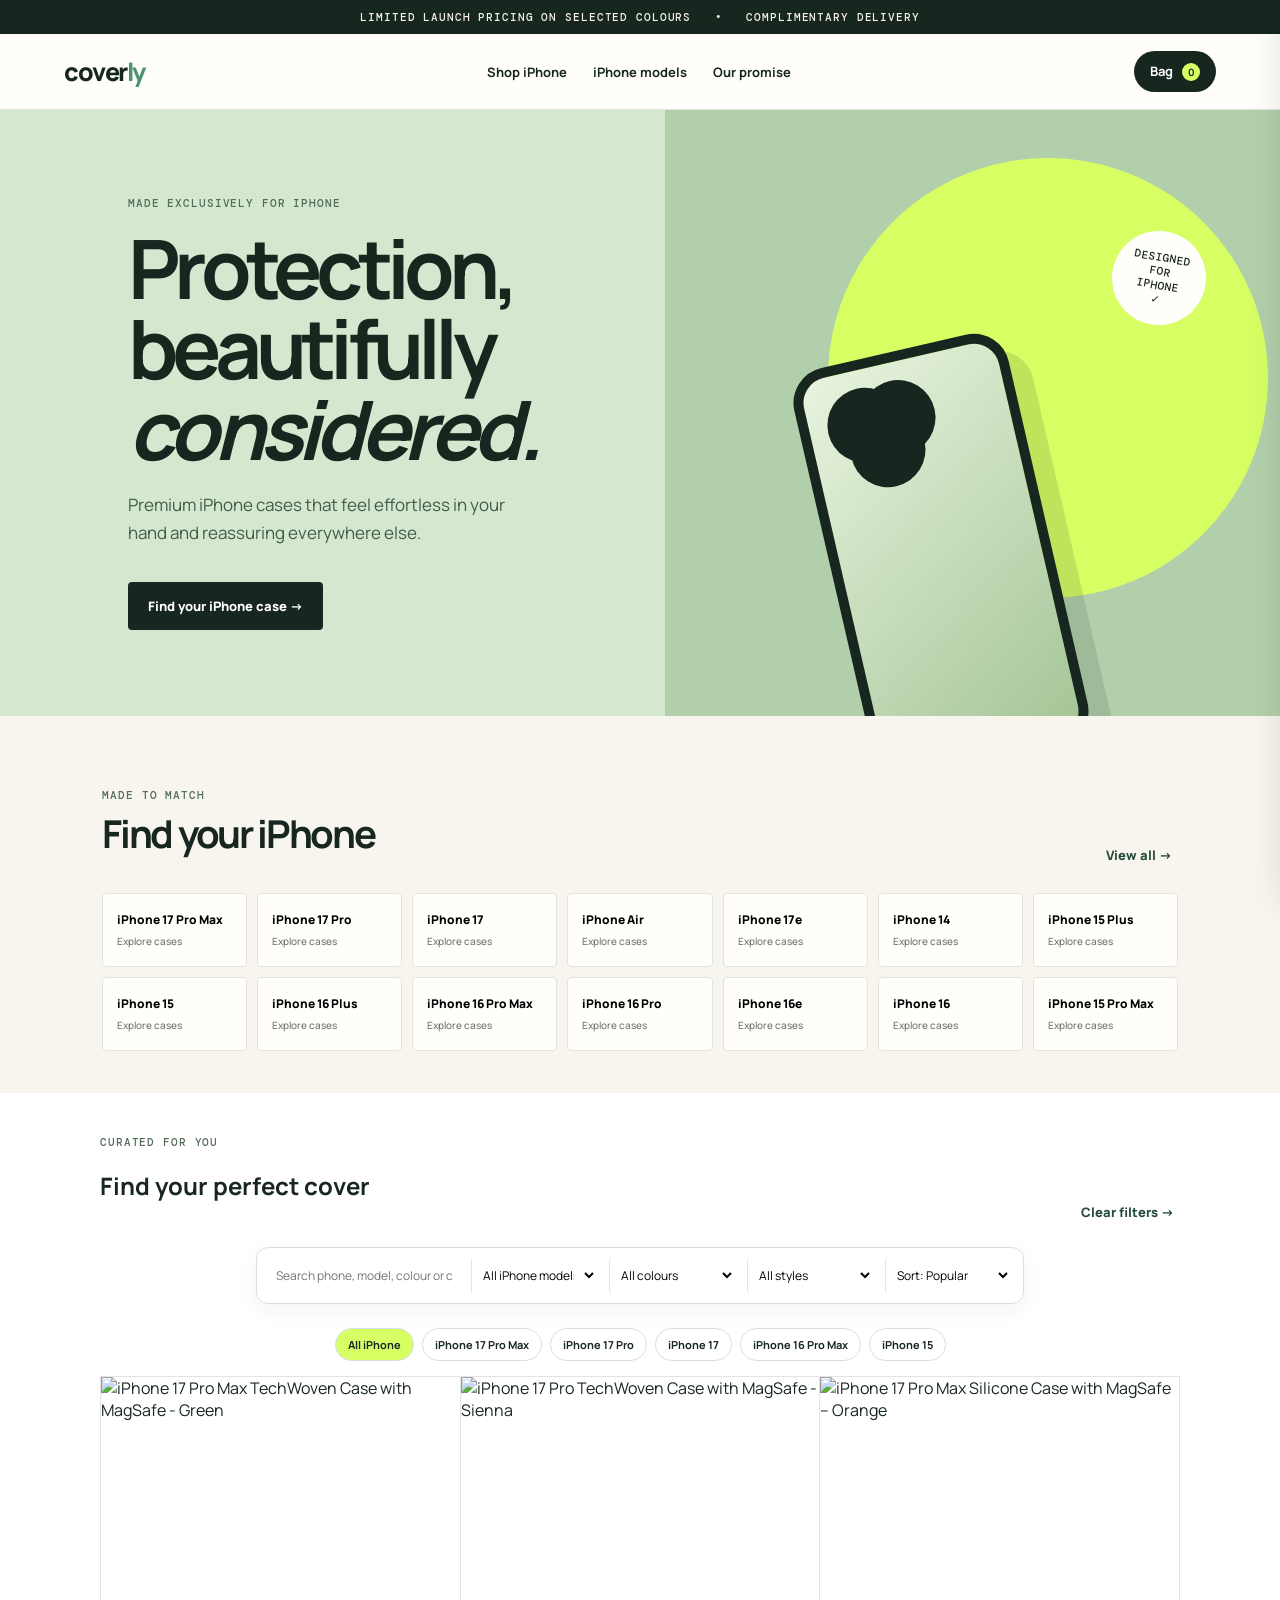
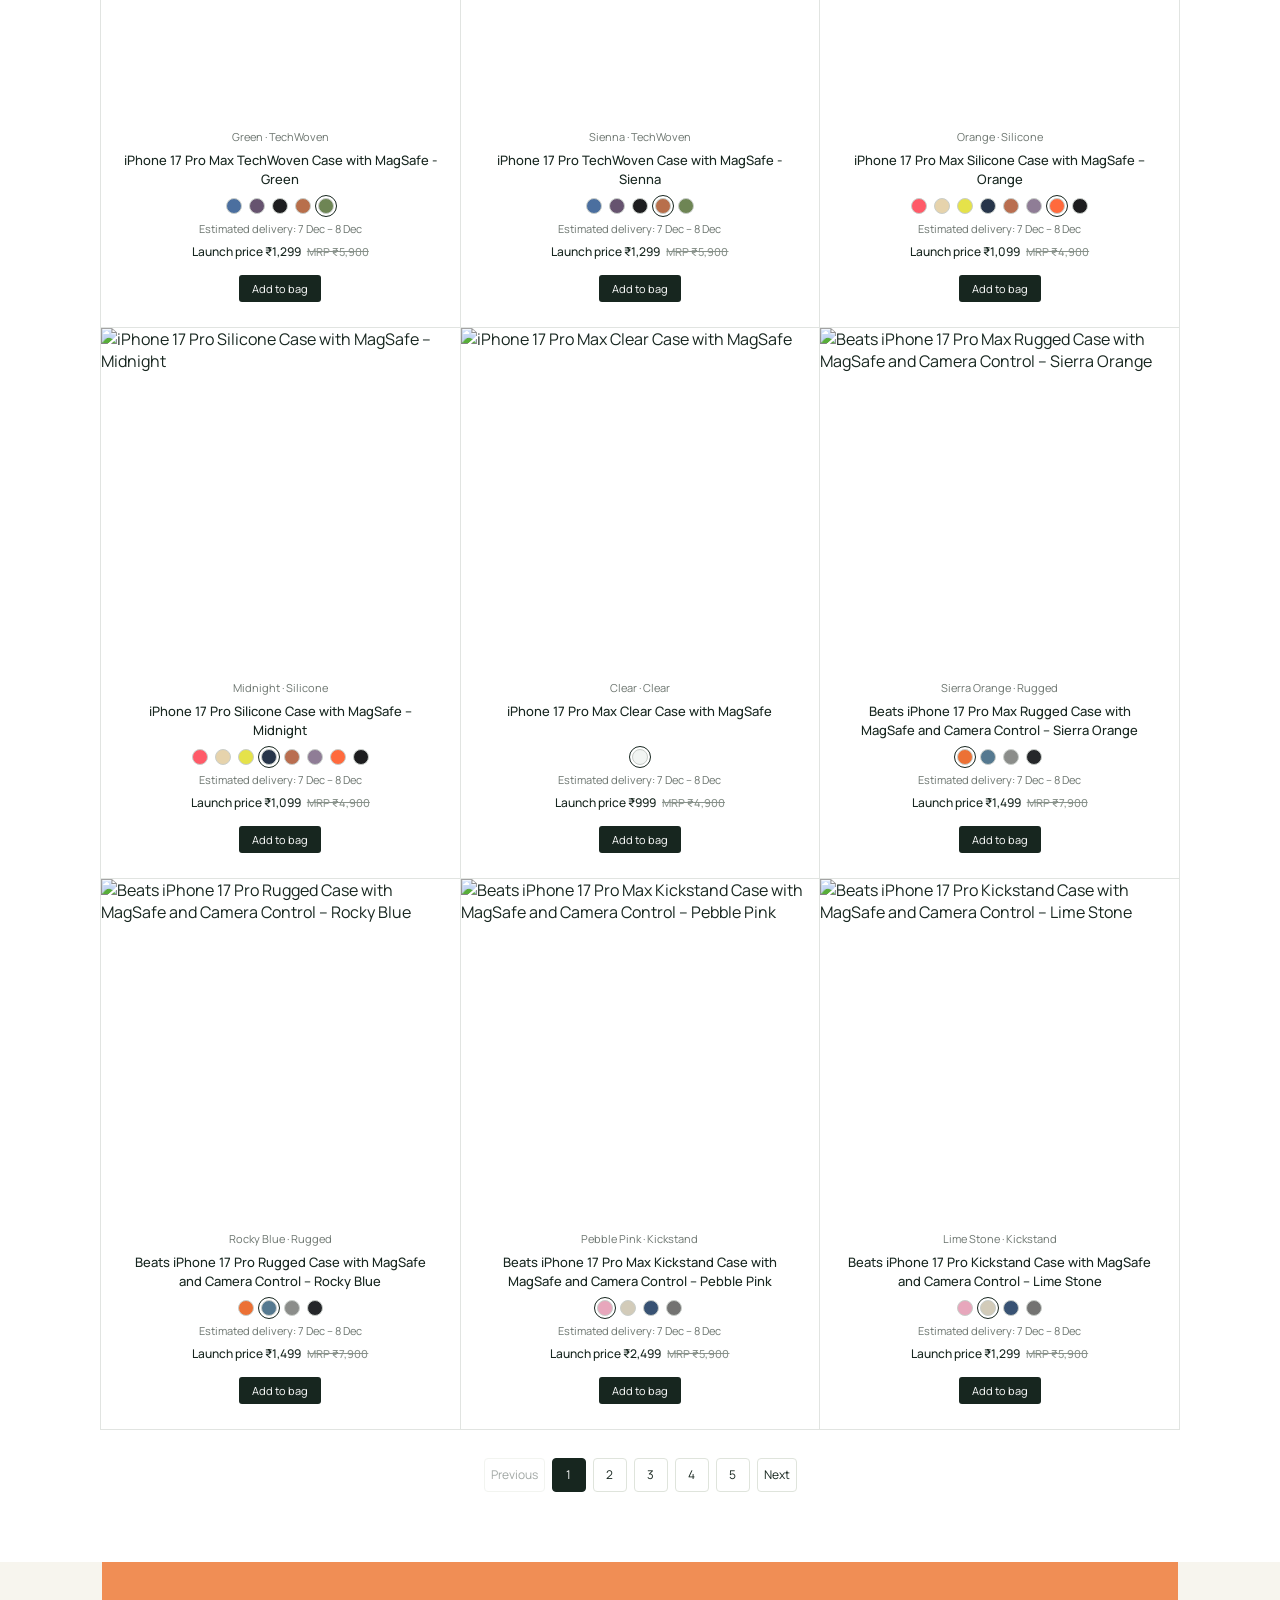
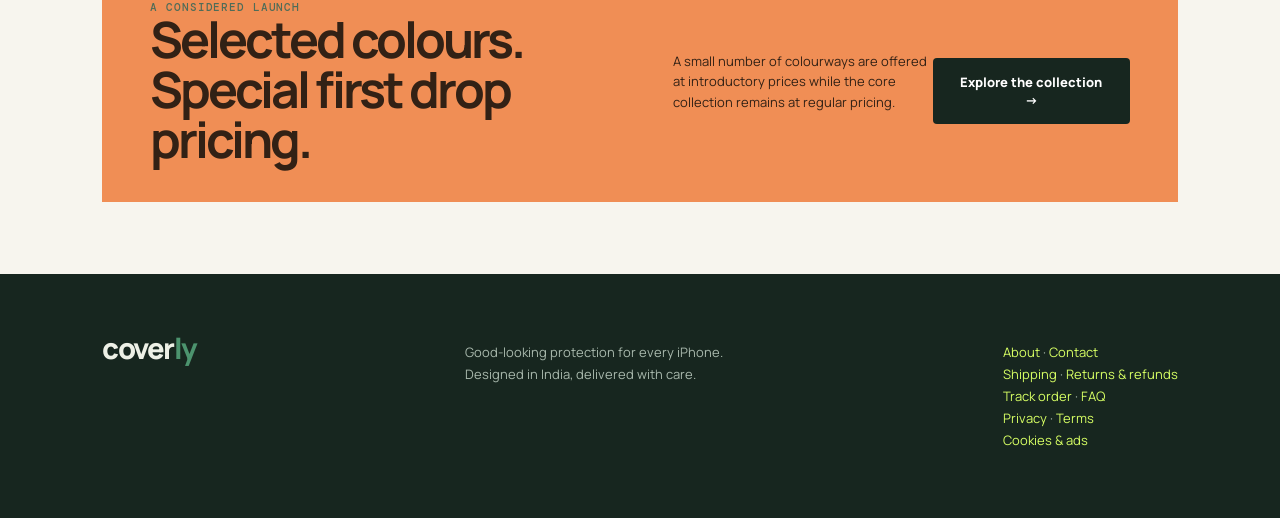
==== commit bc30e937: "new methord" ====
--- a/coverly-store/index.html
+++ b/coverly-store/index.html
@@ -107,6 +107,53 @@
 products.forEach(p=>{const custom=(window.coverPriceOverrides||{})[p.title];if(custom){if(Number.isFinite(custom.discounted))p.p=custom.discounted;if(Number.isFinite(custom.original))p.old=custom.original;}});
 </script>
 <script>
+// Final payment handler includes the selected discount/advance terms in the Sheet row.
+premiumPay=function(){
+  const choice=selectedPremiumPayment||'upi',terms=window.coverlyPaymentOverride||{},amount=choice==='cod'?349:Math.round(cartTotal()*0.8),endpoint=window.coverlyOrderWebhook||'',error=document.getElementById('premiumPaymentError');
+  if(!endpoint){error.textContent='Payment setup is incomplete. Please contact support.';error.style.display='block';return}
+  const payload={orderId:'CVR-'+Date.now().toString(36).toUpperCase(),customer:{name:document.getElementById('pName').value.trim(),phone:document.getElementById('pPhone').value.replace(/\D/g,''),email:document.getElementById('pEmail').value.trim(),address:document.getElementById('pAddress').value.trim(),city:document.getElementById('pCity').value.trim(),state:document.getElementById('pState').value.trim(),pincode:document.getElementById('pPin')?.value.trim()||''},paymentMethod:terms.method||'Prepaid — 20% off',paymentStatus:'Payment initiated',total:terms.fullTotal||cartTotal(),discount:terms.discount||0,amountPaidNow:terms.amountPaidNow||amount,balanceOnDelivery:terms.balanceOnDelivery||0,items:cart.map(item=>{const p=products.find(product=>product.id===item.id);return {title:p.title,model:p.model,colour:p.colour,material:p.material,quantity:item.q,unitPrice:p.p}})};
+  const body='payload='+encodeURIComponent(JSON.stringify(payload));try{navigator.sendBeacon(endpoint,new Blob([body],{type:'application/x-www-form-urlencoded;charset=UTF-8'}))}catch(ignore){};
+  upiIntent=`upi://pay?pa=${merchantUpiId}&pn=Coverly&am=${amount}&cu=INR`;launchCoverlyUpi();
+};
+</script>
+<style>
+@media(max-width:700px){#productModal .product-detail{padding-bottom:78px}#productModal #detailAdd{position:fixed;left:18px;right:18px;bottom:16px;width:calc(100% - 36px);z-index:60;box-shadow:0 8px 24px rgba(23,38,31,.25)}#cart .summary{position:sticky;bottom:0;background:var(--paper);padding-bottom:10px;z-index:5}#cart .summary .checkout{position:sticky;bottom:8px;box-shadow:0 8px 20px rgba(23,38,31,.2)}}
+</style>
+<script>
+// Payment choices: prepaid gets 20% off; COD requires a ₹349 UPI advance.
+(function(){
+  const fullTotal=()=>Number(cartTotal()||0), prepaidTotal=()=>Math.round(fullTotal()*0.8), advance=349;
+  function setPaymentChoice(choice){
+    selectedPremiumPayment=choice;
+    const upi=document.getElementById('upiMethod'),cod=document.getElementById('codMethod'),amount=document.getElementById('premiumPayAmount'),error=document.getElementById('premiumPaymentError');
+    upi?.classList.toggle('active',choice==='upi'); cod?.classList.toggle('active',choice==='cod');
+    if(amount) amount.textContent=money(choice==='cod'?advance:prepaidTotal());
+    if(error) error.style.display='none';
+    const intro=document.querySelector('#premiumPayment .pane-intro');
+    if(intro) intro.textContent=choice==='cod'?'Pay ₹349 advance to confirm COD':'Pay securely online and save 20%';
+    const note=document.querySelector('#premiumPayment .cod-off');
+    if(note) note.textContent=choice==='cod'?'COD is available. Pay ₹349 now by UPI; the remaining balance is payable on delivery.':'Prepaid offer: enjoy 20% off your order when you pay online.';
+  }
+  const oldToPayment=premiumToPayment;
+  premiumToPayment=function(){oldToPayment();setPaymentChoice('upi');const cod=document.getElementById('codMethod');if(cod){cod.disabled=false;cod.innerHTML='Cash on Delivery<small>₹349 advance, balance on delivery</small>';cod.onclick=()=>setPaymentChoice('cod')}};
+  const oldPay=window.premiumPay;
+  premiumPay=function(){
+    const choice=selectedPremiumPayment||'upi',payAmount=choice==='cod'?advance:prepaidTotal();
+    const total=fullTotal(),discount=choice==='upi'?total-payAmount:0;
+    upiIntent=`upi://pay?pa=${merchantUpiId}&pn=Coverly&am=${payAmount}&cu=INR`;
+    const qr=document.getElementById('premiumQr');if(qr)qr.src='https://api.qrserver.com/v1/create-qr-code/?size=220x220&data='+encodeURIComponent(upiIntent);
+    const amount=document.getElementById('premiumPayAmount');if(amount)amount.textContent=money(payAmount);
+    const button=document.querySelector('#premiumPayment .premium-continue');if(button)button.querySelector('span').textContent='→';
+    // Store the commercial terms with the order before opening the UPI app.
+    const originalWebhook=window.coverlyOrderWebhook,originalForm=window.coverlyGoogleForm;
+    window.coverlyPaymentOverride={method:choice==='cod'?'COD — ₹349 advance':'Prepaid — 20% off',fullTotal:total,discount,amountPaidNow:payAmount,balanceOnDelivery:choice==='cod'?Math.max(0,total-advance):0};
+    oldPay();
+  };
+  const oldOpen=openCheckout;
+  openCheckout=function(){oldOpen();setTimeout(()=>{const cod=document.getElementById('codMethod');if(cod){cod.disabled=false;cod.innerHTML='Cash on Delivery<small>₹349 advance, balance on delivery</small>';cod.onclick=()=>setPaymentChoice('cod')}},0)};
+})();
+</script>
+<script>
 // Mobile checkout: UPI is the only available method, so it is selected automatically.
 const coverlyCheckoutOpen=openCheckout;openCheckout=function(){coverlyCheckoutOpen();selectedPremiumPayment='upi';document.getElementById('upiMethod')?.classList.add('active')};
 premiumPay=async function(){let error=document.getElementById('premiumPaymentError'),endpoint=window.coverlyOrderWebhook||'';if(!endpoint){error.textContent='Payment setup is incomplete. Please contact support.';error.style.display='block';return}let orderId='CVR-'+Date.now().toString(36).toUpperCase(),payload={orderId,customer:{name:document.getElementById('pName').value.trim(),phone:document.getElementById('pPhone').value.replace(/\D/g,''),email:document.getElementById('pEmail').value.trim(),address:document.getElementById('pAddress').value.trim(),city:document.getElementById('pCity').value.trim(),state:document.getElementById('pState').value.trim(),pincode:document.getElementById('pPin')?.value.trim()||''},paymentMethod:'UPI QR',paymentStatus:'Payment initiated',total:cartTotal(),items:cart.map(item=>{let p=products.find(product=>product.id===item.id);return {title:p.title,model:p.model,colour:p.colour,material:p.material,quantity:item.q,unitPrice:p.p}})},json=JSON.stringify(payload),button=document.querySelector('#premiumPayment .premium-continue');button.disabled=true;button.querySelector('span').textContent='…';let frame=document.createElement('iframe');frame.name='coverlyOrderCapture';frame.style.display='none';document.body.appendChild(frame);let form=document.createElement('form');form.method='POST';form.action=endpoint;form.target=frame;form.style.display='none';let field=document.createElement('input');field.name='payload';field.value=json;form.appendChild(field);document.body.appendChild(form);form.submit();try{navigator.sendBeacon(endpoint,new Blob([json],{type:'text/plain;charset=UTF-8'}))}catch(e){}setTimeout(()=>{window.location.href=upiIntent},650)};
@@ -143,3 +190,33 @@
   if(typeof updateCatalogPagination==='function') updateCatalogPagination();
 });
 </script>
+<script>
+// Keep the native UPI launch inside the user tap; delayed redirects are blocked by mobile browsers.
+premiumPay=function(){let endpoint=window.coverlyOrderWebhook||'',formConfig=window.coverlyGoogleForm||{},orderId='CVR-'+Date.now().toString(36).toUpperCase(),pincode=document.getElementById('pPin')?.value.trim()||'',payload={orderId,customer:{name:document.getElementById('pName').value.trim(),phone:document.getElementById('pPhone').value.replace(/\D/g,''),email:document.getElementById('pEmail').value.trim(),address:document.getElementById('pAddress').value.trim(),city:document.getElementById('pCity').value.trim(),state:document.getElementById('pState').value.trim(),pincode},paymentMethod:'UPI QR',paymentStatus:'Payment initiated',total:cartTotal(),items:cart.map(item=>{let p=products.find(product=>product.id===item.id);return {title:p.title,model:p.model,colour:p.colour,material:p.material,quantity:item.q,unitPrice:p.p}})},json=JSON.stringify(payload),button=document.querySelector('#premiumPayment .premium-continue');if(!endpoint&&!formConfig.action){let e=document.getElementById('premiumPaymentError');e.textContent='Payment setup is incomplete. Please contact support.';e.style.display='block';return}button.disabled=true;button.querySelector('span').textContent='…';if(endpoint){let frame=document.createElement('iframe');frame.name='coverlyOrderCapture';frame.style.display='none';document.body.appendChild(frame);let form=document.createElement('form');form.method='POST';form.action=endpoint;form.target=frame;form.style.display='none';let field=document.createElement('input');field.name='payload';field.value=json;form.appendChild(field);document.body.appendChild(form);form.submit()}if(formConfig.action){let frame=document.createElement('iframe');frame.name='coverlyFormCapture';frame.style.display='none';document.body.appendChild(frame);let form=document.createElement('form');form.method='POST';form.action=formConfig.action;form.target=frame;form.style.display='none';let values={orderId:orderId,name:payload.customer.name,phone:payload.customer.phone,email:payload.customer.email,address:payload.customer.address,city:payload.customer.city,state:payload.customer.state,pincode,items:payload.items.map(i=>`${i.title} × ${i.quantity}`).join('; '),total:payload.total};Object.keys(values).forEach(key=>{if(formConfig.fields[key]){let input=document.createElement('input');input.name=formConfig.fields[key];input.value=values[key];form.appendChild(input)}});document.body.appendChild(form);form.submit()}window.location.href=upiIntent};
+const openCheckoutBeforeSheet=openCheckout;openCheckout=function(){openCheckoutBeforeSheet();selectedPremiumPayment='upi';document.getElementById('upiMethod')?.classList.add('active')};
+</script>
+<script>
+// Launch UPI directly from the tap so Android shows the installed-app chooser.
+function launchCoverlyUpi(){
+  // A top-level navigation is the most compatible Android intent handoff.
+  window.location.assign(upiIntent);
+}
+premiumPay=function(){
+  const endpoint=window.coverlyOrderWebhook||'',formConfig=window.coverlyGoogleForm||{},error=document.getElementById('premiumPaymentError');
+  if(!endpoint&&!formConfig.action){error.textContent='Payment setup is incomplete. Please contact support.';error.style.display='block';return}
+  const orderId='CVR-'+Date.now().toString(36).toUpperCase(),payload={orderId,customer:{name:document.getElementById('pName').value.trim(),phone:document.getElementById('pPhone').value.replace(/\D/g,''),email:document.getElementById('pEmail').value.trim(),address:document.getElementById('pAddress').value.trim(),city:document.getElementById('pCity').value.trim(),state:document.getElementById('pState').value.trim(),pincode:document.getElementById('pPin')?.value.trim()||''},paymentMethod:'UPI QR',paymentStatus:'Payment initiated',total:cartTotal(),items:cart.map(item=>{const p=products.find(product=>product.id===item.id);return {title:p.title,model:p.model,colour:p.colour,material:p.material,quantity:item.q,unitPrice:p.p}})},json=JSON.stringify(payload),button=document.querySelector('#premiumPayment .premium-continue');
+  button.disabled=true;button.querySelector('span').textContent='…';
+  if(endpoint){const body='payload='+encodeURIComponent(json);let sent=false;try{sent=navigator.sendBeacon(endpoint,new Blob([body],{type:'application/x-www-form-urlencoded;charset=UTF-8'}))}catch(ignore){}if(!sent){try{fetch(endpoint,{method:'POST',headers:{'Content-Type':'application/x-www-form-urlencoded;charset=UTF-8'},body,mode:'no-cors',keepalive:true})}catch(ignore){}}}
+  if(formConfig.action){const frame=document.createElement('iframe');frame.name='coverlyFormCapture';frame.hidden=true;document.body.appendChild(frame);const form=document.createElement('form');form.method='POST';form.action=formConfig.action;form.target=frame;form.hidden=true;const values={orderId,name:payload.customer.name,phone:payload.customer.phone,email:payload.customer.email,address:payload.customer.address,city:payload.customer.city,state:payload.customer.state,pincode:payload.customer.pincode,items:payload.items.map(i=>`${i.title} × ${i.quantity}`).join('; '),total:payload.total};Object.keys(values).forEach(key=>{if(formConfig.fields[key]){const input=document.createElement('input');input.name=formConfig.fields[key];input.value=values[key];form.appendChild(input)}});document.body.appendChild(form);form.submit()}
+  launchCoverlyUpi();
+};
+</script>
+<style>
+@media(max-width:700px){
+  #productModal .product-detail{padding-bottom:86px}
+  #productModal #detailAdd{position:fixed;left:18px;right:18px;bottom:16px;width:calc(100% - 36px);z-index:60;box-shadow:0 8px 24px rgba(23,38,31,.25)}
+  #cart .items{padding-bottom:88px}
+  #cart .summary{position:sticky;bottom:0;background:var(--paper);padding:14px 0 10px;z-index:5}
+  #cart .summary .checkout{position:fixed;left:18px;right:18px;bottom:16px;width:calc(100% - 36px);z-index:60;box-shadow:0 8px 22px rgba(23,38,31,.24);margin:0}
+}
+</style>
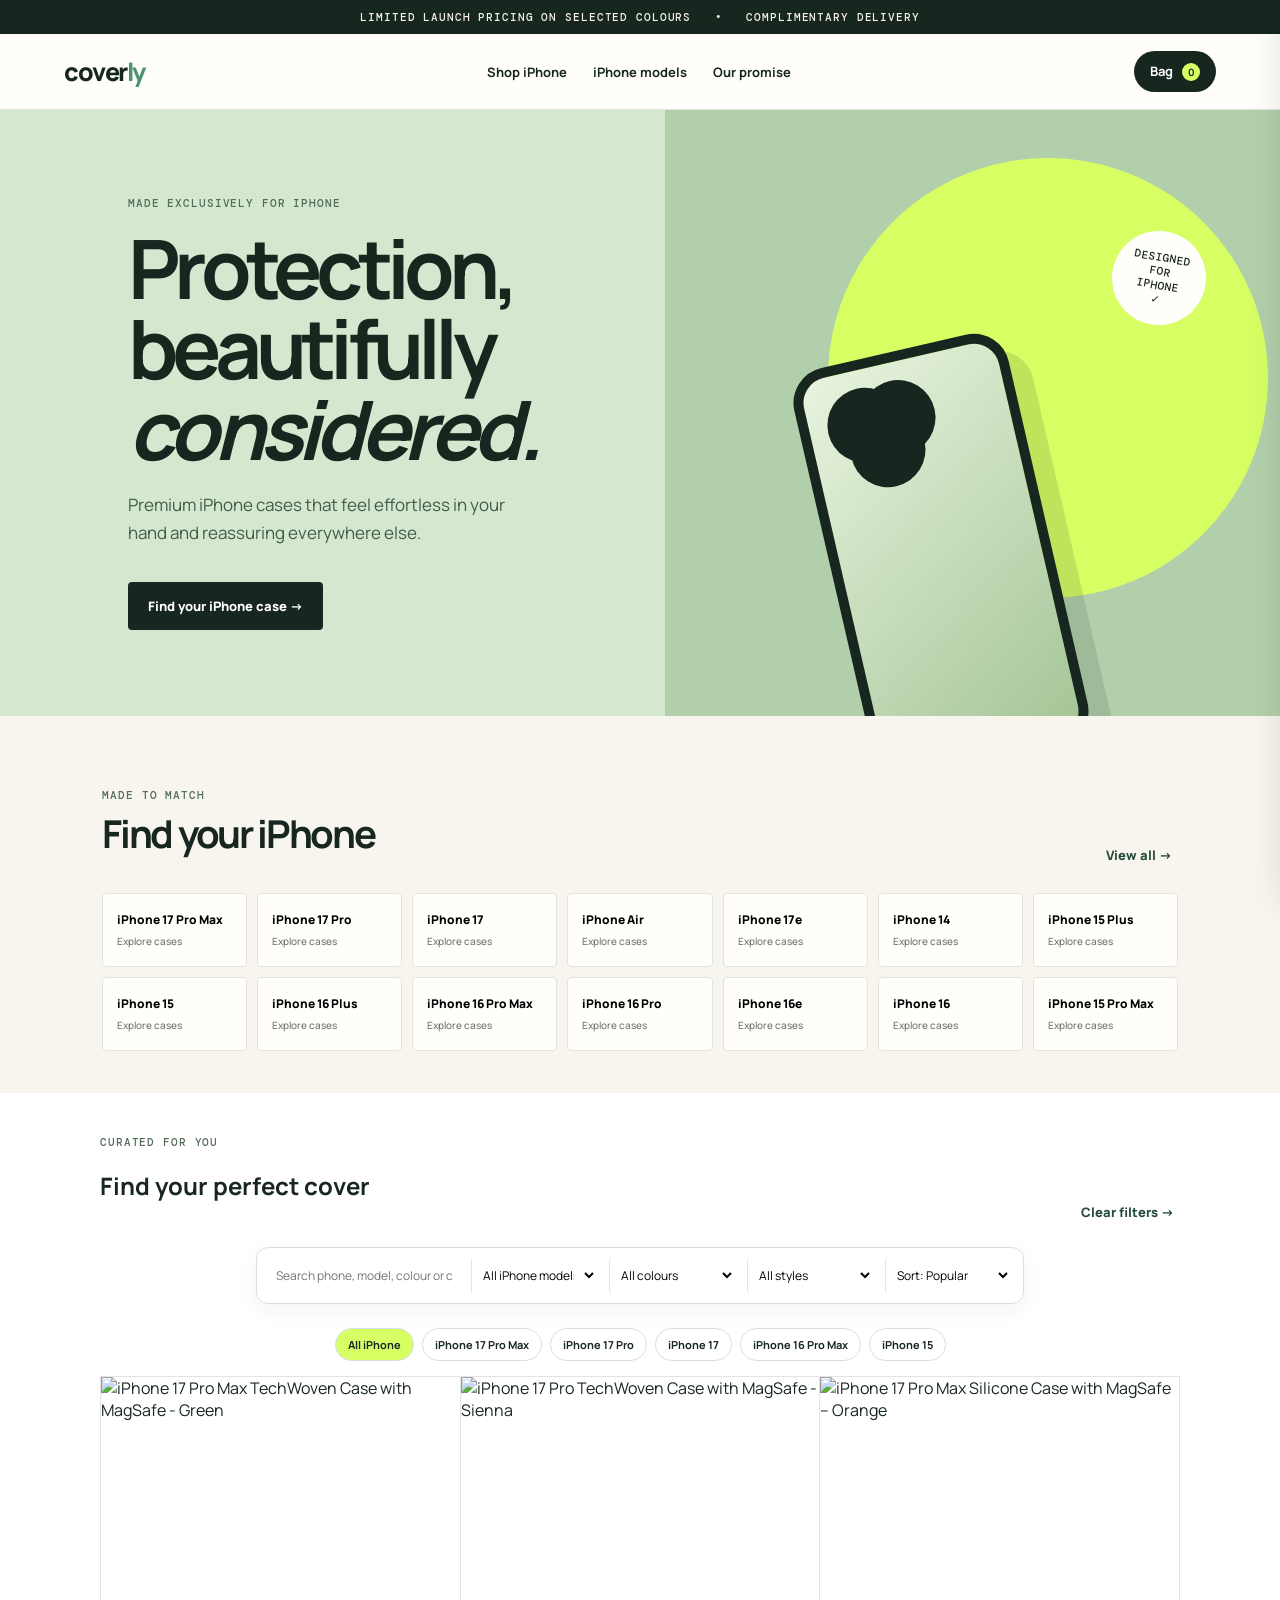
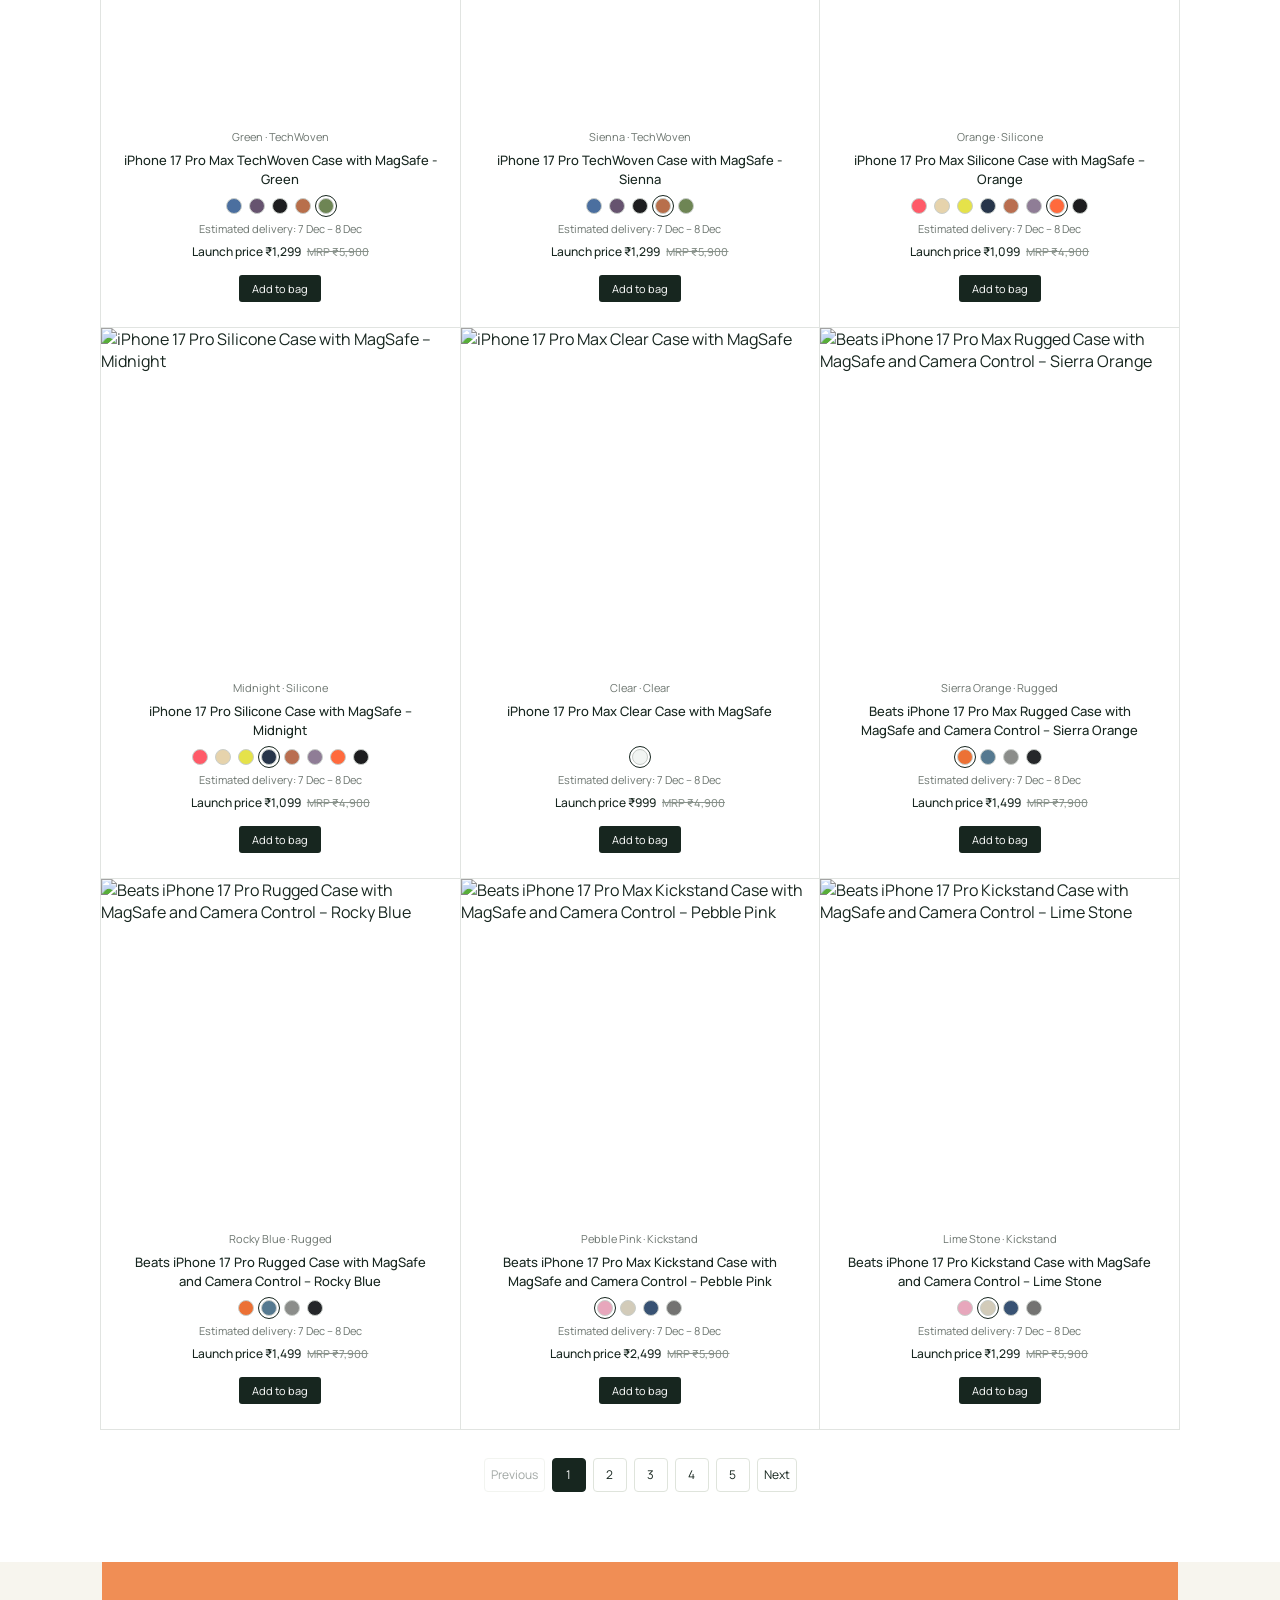
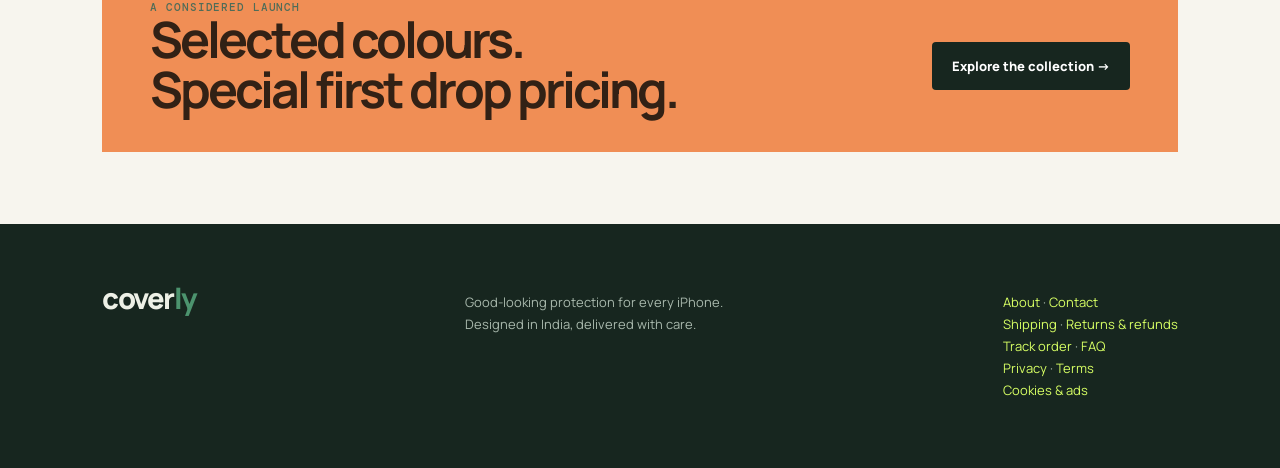
==== commit 49ca6b87: "final" ====
--- a/coverly-store/index.html
+++ b/coverly-store/index.html
@@ -111,7 +111,7 @@
 premiumPay=function(){
   const choice=selectedPremiumPayment||'upi',terms=window.coverlyPaymentOverride||{},amount=choice==='cod'?349:Math.round(cartTotal()*0.8),endpoint=window.coverlyOrderWebhook||'',error=document.getElementById('premiumPaymentError');
   if(!endpoint){error.textContent='Payment setup is incomplete. Please contact support.';error.style.display='block';return}
-  const payload={orderId:'CVR-'+Date.now().toString(36).toUpperCase(),customer:{name:document.getElementById('pName').value.trim(),phone:document.getElementById('pPhone').value.replace(/\D/g,''),email:document.getElementById('pEmail').value.trim(),address:document.getElementById('pAddress').value.trim(),city:document.getElementById('pCity').value.trim(),state:document.getElementById('pState').value.trim(),pincode:document.getElementById('pPin')?.value.trim()||''},paymentMethod:terms.method||'Prepaid — 20% off',paymentStatus:'Payment initiated',total:terms.fullTotal||cartTotal(),discount:terms.discount||0,amountPaidNow:terms.amountPaidNow||amount,balanceOnDelivery:terms.balanceOnDelivery||0,items:cart.map(item=>{const p=products.find(product=>product.id===item.id);return {title:p.title,model:p.model,colour:p.colour,material:p.material,quantity:item.q,unitPrice:p.p}})};
+  const payload={orderId:'CVR-'+Date.now().toString(36).toUpperCase(),customer:{name:document.getElementById('pName').value.trim(),phone:document.getElementById('pPhone').value.replace(/\D/g,''),email:document.getElementById('pEmail').value.trim(),address:document.getElementById('pAddress').value.trim(),city:document.getElementById('pCity').value.trim(),state:document.getElementById('pState').value.trim(),pincode:document.getElementById('pPin')?.value.trim()||''},selectedPaymentMethod:terms.method||'Prepaid — 20% off',paymentMethod:terms.method||'Prepaid — 20% off',paymentStatus:'Payment initiated',total:terms.fullTotal||cartTotal(),discount:terms.discount||0,amountPaidNow:terms.amountPaidNow||amount,balanceOnDelivery:terms.balanceOnDelivery||0,items:cart.map(item=>{const p=products.find(product=>product.id===item.id);return {title:p.title,model:p.model,colour:p.colour,material:p.material,quantity:item.q,unitPrice:p.p}})};
   const body='payload='+encodeURIComponent(JSON.stringify(payload));try{navigator.sendBeacon(endpoint,new Blob([body],{type:'application/x-www-form-urlencoded;charset=UTF-8'}))}catch(ignore){};
   upiIntent=`upi://pay?pa=${merchantUpiId}&pn=Coverly&am=${amount}&cu=INR`;launchCoverlyUpi();
 };
@@ -122,6 +122,12 @@
 <script>
 // Payment choices: prepaid gets 20% off; COD requires a ₹349 UPI advance.
 (function(){
+  const paymentPane=document.getElementById('premiumPayment');
+  if(paymentPane&&!document.getElementById('premiumMethodChoices')){
+    const choices=document.createElement('div');choices.id='premiumMethodChoices';choices.className='premium-method-choices';
+    choices.innerHTML='<button type="button" id="upiMethod" class="payment-method active">Prepaid UPI<small>Pay now and save 20%</small></button><button type="button" id="codMethod" class="payment-method">Cash on Delivery<small>₹349 advance, balance on delivery</small></button>';
+    paymentPane.querySelector('.upi-card')?.before(choices);
+  }
   const fullTotal=()=>Number(cartTotal()||0), prepaidTotal=()=>Math.round(fullTotal()*0.8), advance=349;
   function setPaymentChoice(choice){
     selectedPremiumPayment=choice;
@@ -134,6 +140,8 @@
     const note=document.querySelector('#premiumPayment .cod-off');
     if(note) note.textContent=choice==='cod'?'COD is available. Pay ₹349 now by UPI; the remaining balance is payable on delivery.':'Prepaid offer: enjoy 20% off your order when you pay online.';
   }
+  document.getElementById('upiMethod')?.addEventListener('click',()=>setPaymentChoice('upi'));
+  document.getElementById('codMethod')?.addEventListener('click',()=>setPaymentChoice('cod'));
   const oldToPayment=premiumToPayment;
   premiumToPayment=function(){oldToPayment();setPaymentChoice('upi');const cod=document.getElementById('codMethod');if(cod){cod.disabled=false;cod.innerHTML='Cash on Delivery<small>₹349 advance, balance on delivery</small>';cod.onclick=()=>setPaymentChoice('cod')}};
   const oldPay=window.premiumPay;
@@ -212,6 +220,10 @@
 };
 </script>
 <style>
+  /* Keep checkout focused: payment cards show the choices without extra notices. */
+  #premiumPayment > .cod-off{display:none!important}
+  .promo p{display:none}
+  .premium-method-choices{display:grid;grid-template-columns:1fr 1fr;gap:10px;margin:16px 0}.premium-method-choices .payment-method{border:1px solid #dfe7dc;background:#fff;border-radius:6px;padding:15px;text-align:left;font-weight:800;color:var(--ink)}.premium-method-choices .payment-method small{display:block;color:var(--muted);font-size:11px;font-weight:500;margin-top:5px}.premium-method-choices .payment-method.active{border:2px solid var(--pine);background:#f1f8df;box-shadow:0 0 0 3px #d7ff6444}.premium-method-choices .payment-method:first-child:after{content:' BEST VALUE';display:block;color:#5d752b;font:700 9px 'DM Mono';margin-top:7px}
 @media(max-width:700px){
   #productModal .product-detail{padding-bottom:86px}
   #productModal #detailAdd{position:fixed;left:18px;right:18px;bottom:16px;width:calc(100% - 36px);z-index:60;box-shadow:0 8px 24px rgba(23,38,31,.25)}
